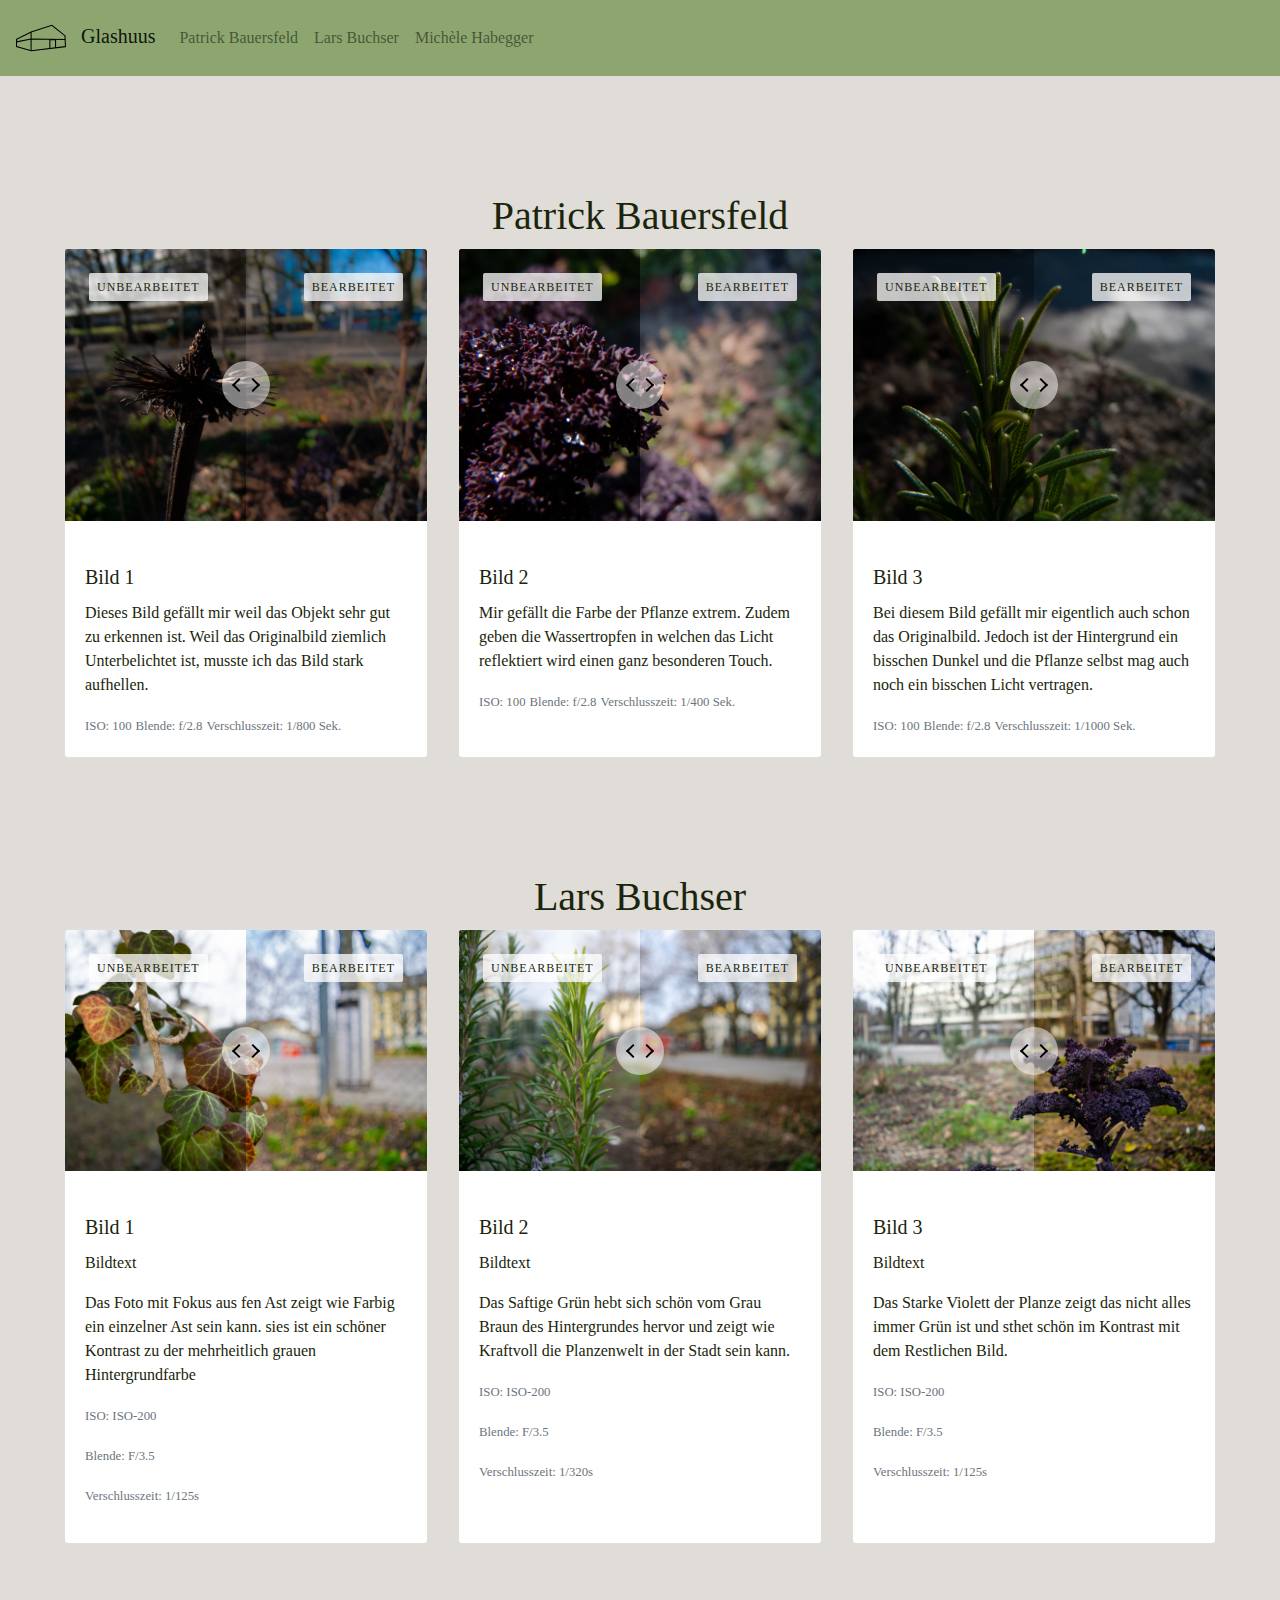
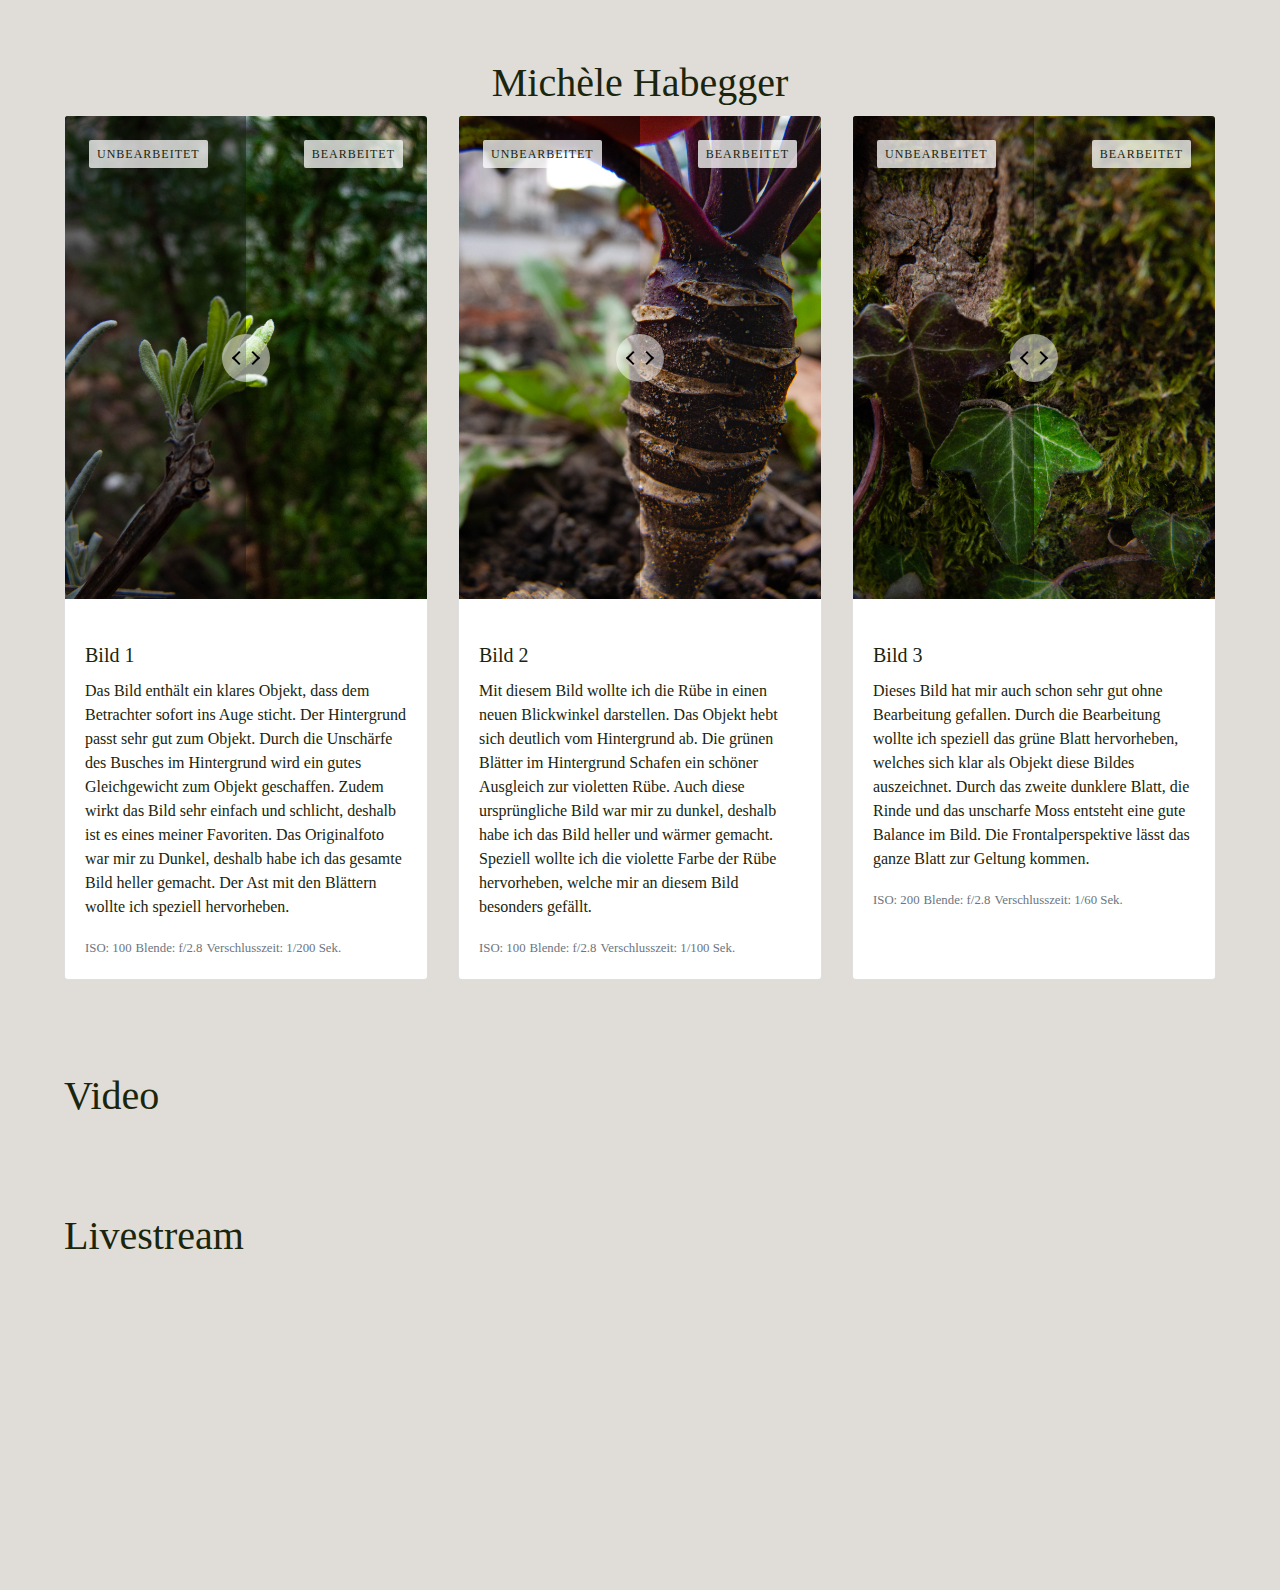
==== index.html @ a0e6eb7a "add images discription" ====
﻿<!DOCTYPE html>
<html>
  <head>
    <meta charset="utf-8">
    <meta name="viewport" content="width=device-width, initial-scale=1.0">
    <title>GLASHUUS</title>
    <link rel="stylesheet" href="https://maxcdn.bootstrapcdn.com/bootstrap/4.0.0/css/bootstrap.min.css" integrity="sha384-Gn5384xqQ1aoWXA+058RXPxPg6fy4IWvTNh0E263XmFcJlSAwiGgFAW/dAiS6JXm" crossorigin="anonymous">
    <link rel="stylesheet" type="text/css" href="css/global.css">
    <link rel="stylesheet" href="beerslider/BeerSlider.css">
    <script src="beerslider/BeerSlider.js"></script>
    <link rel="shortcut icon" type="image/gif" href="media/favicon.gif"/>
  </head>
  <body>
    <div id="navigation">
      <nav class="navbar navbar-expand-lg navbar-light fixed-top navbar-default">
        <a class="navbar-brand" href="index.html">
          <img id="logo" src="media/logo.svg" alt="Glashuus Logo" height="50" width="50">
          <span>Glashuus</span>
        </a>
        <button class="navbar-toggler" type="button" data-toggle="collapse" data-target="#navbarNav" aria-controls="navbarNav" aria-expanded="false" aria-label="Toggle navigation">
          <span class="navbar-toggler-icon"></span>
        </button>
        <div class="collapse navbar-collapse" id="navbarNav">
          <ul class="navbar-nav">
            <li class="nav-item">
              <a class="nav-link" href="html/patrick.html" >Patrick Bauersfeld<span class="sr-only">(current)</span></a>
            </li>
            <li class="nav-item">
              <a class="nav-link" href="html/lars.html" >Lars Buchser</a>
            </li>
            <li class="nav-item">
              <a class="nav-link" href="html/michele.html">Michèle Habegger</a>
            </li>
          </ul>
        </div>
      </nav>
    </div>
    <div id="content">
      <div class="personalfoto patrick" id="patrick">
        <h1>Patrick Bauersfeld</h1>
        <div class="card-deck">
          <div class="card">
            <div class="beer-slider card-img-top beer-ready" data-beer-label="Bearbeitet">
              <img src="media\patrick\Final\Nachher\P1070490.jpg" alt="">
              <div class="beer-reveal" data-beer-label="Unbearbeitet">
                  <img src="media\patrick\Final\Vorher\P1070490.jpg" alt="" >
              </div>
            </div>
            <div class="card-body">
              <h5 class="card-title">Bild 1</h5>
              <p class="card-text">Dieses Bild gefällt mir weil das Objekt sehr gut zu erkennen ist.
                Weil das Originalbild ziemlich Unterbelichtet ist, musste ich das Bild stark aufhellen.</p>
              <p class="card-text">
                <small class="text-muted">ISO: 100</small>
                <small class="text-muted">Blende: f/2.8</small>
                <small class="text-muted">Verschlusszeit: 1/800 Sek.</small>
              </p>
            </div>
          </div>
          <div class="card">
            <div  class="beer-slider card-img-top beer-ready" data-beer-label="Bearbeitet">
              <img src="media\patrick\Final\Nachher\P1070497.jpg" alt="">
              <div class="beer-reveal" data-beer-label="Unbearbeitet">
                  <img src="media\patrick\Final\Vorher\P1070497.jpg" alt="" >
              </div>
            </div>
            <div class="card-body">
              <h5 class="card-title">Bild 2</h5>
              <p class="card-text">Mir gefällt die Farbe der Pflanze extrem.
                Zudem geben die Wassertropfen in welchen das Licht reflektiert wird einen ganz besonderen Touch.</p>
              <p class="card-text">
                <small class="text-muted">ISO: 100</small>
                <small class="text-muted">Blende: f/2.8</small>
                <small class="text-muted">Verschlusszeit: 1/400 Sek.</small>
              </p>
            </div>
          </div>
          <div class="card">
            <div class="beer-slider card-img-top beer-ready" data-beer-label="Bearbeitet">
              <img src="media\patrick\Final\Nachher\P1070498.jpg" alt="">
              <div class="beer-reveal" data-beer-label="Unbearbeitet">
                  <img src="media\patrick\Final\Vorher\P1070498.jpg" alt="" >
              </div>
            </div>
            <div class="card-body">
              <h5 class="card-title">Bild 3</h5>
              <p class="card-text">Bei diesem Bild gefällt mir eigentlich auch schon das Originalbild.
                Jedoch ist der Hintergrund ein bisschen Dunkel und die Pflanze selbst mag auch noch ein bisschen Licht vertragen.</p>
              <p class="card-text">
                <small class="text-muted">ISO: 100</small>
                <small class="text-muted">Blende: f/2.8</small>
                <small class="text-muted">Verschlusszeit: 1/1000 Sek.</small>
              </p>
            </div>
          </div>
        </div>
      </div>
      <div class="personalfoto lars" id="lars">
        <h1>Lars Buchser</h1>
        <div class="card-deck">
          <div class="card">
            <div class="beer-slider card-img-top beer-ready" data-beer-label="Bearbeitet">
              <img src="media\lars\Final\Nachher\baumPflanze.jpg" alt="">
              <div class="beer-reveal" data-beer-label="Unbearbeitet">
                  <img src="media\lars\Final\Vorher\baumPflanzeVorher.jpg" alt="" >
              </div>
            </div>
            <div class="card-body">
              <h5 class="card-title">Bild 1</h5>
              <p class="card-text">Bildtext</p>
              <p class="card-text">Das Foto mit Fokus aus fen Ast zeigt wie Farbig ein einzelner Ast sein kann. sies ist ein schöner Kontrast
                zu der mehrheitlich grauen Hintergrundfarbe</p>
              <p><small class="text-muted">ISO: ISO-200</small></p>
              <p><small class="text-muted">Blende: F/3.5</small></p>
              <p><small class="text-muted">Verschlusszeit: 1/125s</small></p>
            </div>
          </div>
          <div class="card">
            <div  class="beer-slider card-img-top beer-ready" data-beer-label="Bearbeitet">
              <img src="media\lars\Final\Nachher\GruenePflanze.jpg" alt="">
              <div class="beer-reveal" data-beer-label="Unbearbeitet">
                  <img src="media\lars\Final\Vorher\GruenePflanzeVorher.jpg" alt="" >
              </div>
            </div>
            <div class="card-body">
              <h5 class="card-title">Bild 2</h5>
              <p class="card-text">Bildtext</p>
              <p class="card-text">Das Saftige Grün hebt sich schön vom Grau Braun des Hintergrundes hervor und zeigt wie Kraftvoll die
                Planzenwelt in der Stadt sein kann.</p>
                <p><small class="text-muted">ISO: ISO-200</small></p>
                <p><small class="text-muted">Blende: F/3.5</small></p>
                <p><small class="text-muted">Verschlusszeit: 1/320s</small></p>
            </div>
          </div>
          <div class="card">
            <div class="beer-slider card-img-top beer-ready" data-beer-label="Bearbeitet">
              <img src="media\lars\Final\Nachher\ViolettePflanze.jpg" alt="">
              <div class="beer-reveal" data-beer-label="Unbearbeitet">
                  <img src="media\lars\Final\Vorher\ViolettePflanzeVorher.jpg" alt="" >
              </div>
            </div>
            <div class="card-body">
              <h5 class="card-title">Bild 3</h5>
              <p class="card-text">Bildtext</p>
              <p class="card-text">Das Starke Violett der Planze zeigt das nicht alles immer Grün ist und sthet schön im Kontrast mit dem Restlichen Bild.</p>
              <p><small class="text-muted">ISO: ISO-200</small></p>
              <p><small class="text-muted">Blende: F/3.5</small></p>
              <p><small class="text-muted">Verschlusszeit: 1/125s</small></p>
            </div>
          </div>
        </div>
      </div>
      <div class="personalfoto michele">
        <h1>Michèle Habegger</h1>
        <div class="card-deck">
          <div class="card">
            <div class="beer-slider card-img-top beer-ready" data-beer-label="Bearbeitet">
              <img src="media\michele\Final\Nachher\P1070303.jpg" alt="">
              <div class="beer-reveal" data-beer-label="Unbearbeitet">
                  <img src="media\michele\Final\Vorher\P1070303.jpg" alt="" >
              </div>
            </div>
            <div class="card-body">
              <h5 class="card-title">Bild 1</h5>
              <p class="card-text">Das Bild enthält ein klares Objekt, dass dem Betrachter
                sofort ins Auge sticht. Der Hintergrund passt sehr gut zum Objekt. Durch die
                Unschärfe des Busches im Hintergrund wird ein gutes Gleichgewicht zum Objekt
                geschaffen. Zudem wirkt das Bild sehr einfach und schlicht, deshalb ist es eines
                meiner Favoriten. Das Originalfoto war mir zu Dunkel, deshalb habe ich das gesamte
                Bild heller gemacht. Der Ast mit den Blättern wollte ich speziell hervorheben.</p>
                <small class="text-muted">ISO: 100</small>
                <small class="text-muted">Blende: f/2.8</small>
                <small class="text-muted">Verschlusszeit: 1/200 Sek.</small>
            </div>
          </div>
          <div class="card">
            <div  class="beer-slider card-img-top beer-ready" data-beer-label="Bearbeitet">
              <img src="media\michele\Final\Nachher\P1070347.jpg" alt="">
              <div class="beer-reveal" data-beer-label="Unbearbeitet">
                  <img src="media\michele\Final\Vorher\P1070347.jpg" alt="" >
              </div>
            </div>
            <div class="card-body">
              <h5 class="card-title">Bild 2</h5>
              <p class="card-text">Mit diesem Bild wollte ich die Rübe in einen neuen
                Blickwinkel darstellen. Das Objekt hebt sich deutlich vom Hintergrund ab.
                Die grünen Blätter im Hintergrund Schafen ein schöner Ausgleich zur
                violetten Rübe. Auch diese ursprüngliche Bild war mir zu dunkel, deshalb
                 habe ich das Bild heller und wärmer gemacht. Speziell wollte ich die violette
                 Farbe der Rübe hervorheben, welche mir an diesem Bild besonders gefällt.</p>
                <small class="text-muted">ISO: 100</small>
                <small class="text-muted">Blende: f/2.8</small>
                <small class="text-muted">Verschlusszeit: 1/100 Sek.</small>
            </div>
          </div>
          <div class="card">
            <div class="beer-slider card-img-top beer-ready" data-beer-label="Bearbeitet">
              <img src="media\michele\Final\Nachher\P1070366.jpg" alt="">
              <div class="beer-reveal" data-beer-label="Unbearbeitet">
                  <img src="media\michele\Final\Vorher\P1070366.jpg" alt="" >
              </div>
            </div>
            <div class="card-body">
              <h5 class="card-title">Bild 3</h5>
              <p class="card-text">Dieses Bild hat mir auch schon sehr gut ohne Bearbeitung
                gefallen. Durch die Bearbeitung wollte ich speziell das grüne Blatt hervorheben,
                welches sich klar als Objekt diese Bildes auszeichnet. Durch das zweite dunklere
                Blatt, die Rinde und das unscharfe Moss entsteht eine gute Balance im Bild. Die
                Frontalperspektive lässt das ganze Blatt zur Geltung kommen. </p>
                <small class="text-muted">ISO: 200</small>
                <small class="text-muted">Blende: f/2.8</small>
                <small class="text-muted">Verschlusszeit: 1/60 Sek.</small>
            </div>
          </div>
        </div>
      </div>

      <div class="heading">
        <h1>Video</h1>
      </div>
      <div class="heading">
        <h1>Livestream</h1>
      </div>
      <iframe class="video" src="https://www.youtube.com/embed/Gm3bQVANtVo" frameborder="0" allow="accelerometer; autoplay; encrypted-media; gyroscope; picture-in-picture" allowfullscreen></iframe>
    </div>

    <script src="https://code.jquery.com/jquery-1.12.4.min.js"></script>
    <script>
      $.fn.BeerSlider = function ( options ) {
        options = options || {};
        return this.each(function() {
          new BeerSlider(this, options);
        });
      };
      $('.beer-slider').BeerSlider({start: 50});


    </script>
    <script src="https://code.jquery.com/jquery-3.2.1.slim.min.js" integrity="sha384-KJ3o2DKtIkvYIK3UENzmM7KCkRr/rE9/Qpg6aAZGJwFDMVNA/GpGFF93hXpG5KkN" crossorigin="anonymous"></script>
    <script src="https://cdnjs.cloudflare.com/ajax/libs/popper.js/1.12.9/umd/popper.min.js" integrity="sha384-ApNbgh9B+Y1QKtv3Rn7W3mgPxhU9K/ScQsAP7hUibX39j7fakFPskvXusvfa0b4Q" crossorigin="anonymous"></script>
    <script src="https://maxcdn.bootstrapcdn.com/bootstrap/4.0.0/js/bootstrap.min.js" integrity="sha384-JZR6Spejh4U02d8jOt6vLEHfe/JQGiRRSQQxSfFWpi1MquVdAyjUar5+76PVCmYl" crossorigin="anonymous"></script>
  </body>
</html>
---- css/global.css ----
html{
  scroll-behavior: smooth;
}

body{
  width: 100%;
  background-color: rgb(194, 185, 176, 0.5) !important;
   font-family: Montserrat;
}

#content{
  width: 90%;
  margin-right: 5%;
  margin-left: 5%;
  margin-top: 100px;
  color: rgb(26, 37, 12) !important;
}

#logo {
  margin-right: 10px;
}

.navbar-default{
  background-color: rgb(141, 166, 111, 1);
  border: 0;
  font-family: Montserrat;
}

.personalfoto{
    margin-top: 2%;
    margin-bottom: 2%;
 }

 .heading{
   margin-top: 2%;
 }

 .link{
   color:#293333;
 }

 .beer-slider {
  font-family: Montserrat;
  text-transform: uppercase;
  font-size: 0.75rem;
  letter-spacing: 1px;
  margin-bottom: 1.5rem;
}

.patrick, .lars, .michele {
  position: relative;
  display: flex;
  justify-content: space-around;
  align-items: center;
  flex-wrap: wrap;
  flex-direction: row;
  width: 100%;
}

h1 {
  margin-top: 8%;
}

.video {
    width: 560px;
    height: 315px;
    overflow-y: hidden;
}

/* Smartphone Portrait and Landscape */
@media only screen
and (max-device-width : 480px){
    .mobileShow {display: inherit;}
    .desktopShow {display: none;}
    .video{width: 300px; height: 170px;}
}
---- beerslider/BeerSlider.css ----
.beer-slider{display:inline-block;overflow:hidden;position:relative}.beer-slider *,.beer-slider:after,.beer-slider :after,.beer-slider:before,.beer-slider :before{box-sizing:border-box}.beer-slider img,.beer-slider svg{vertical-align:bottom}.beer-slider>*{height:100%}.beer-slider>img{height:auto;max-width:100%}.beer-reveal{left:0;opacity:0;overflow:hidden;position:absolute;right:50%;top:0;transition:opacity .35s;z-index:1}.beer-reveal>:first-child{height:100%;max-width:none;width:200%}.beer-reveal>img:first-child{height:auto}.beer-range{-moz-appearance:none;-ms-touch-action:auto;-webkit-appearance:slider-horizontal!important;bottom:0;cursor:pointer;height:100%;left:-1px;margin:0;opacity:0;position:absolute;top:0;touch-action:auto;width:calc(100% + 2px);z-index:2}.beer-range::-webkit-slider-thumb{-webkit-appearance:none;height:300vh}.beer-range::-moz-range-thumb{-webkit-appearance:none;height:300vh}.beer-range::-ms-tooltip{display:none}.beer-handle{background:hsla(0,0%,100%,.5);border-radius:50%;box-shadow:0 0 6px transparent;color:#000;height:48px;left:50%;opacity:0;pointer-events:none;position:absolute;top:50%;transform:translate3d(-50%,-50%,0);transition:background .3s,box-shadow .3s,opacity .5s .25s;width:48px;z-index:2}.beer-handle:after,.beer-handle:before{border-left:2px solid;border-top:2px solid;content:"";height:10px;position:absolute;top:50%;transform-origin:0 0;width:10px}.beer-handle:before{left:10px;transform:rotate(-45deg)}.beer-handle:after{right:0;transform:rotate(135deg)}.beer-range:focus~.beer-handle{background:hsla(0,0%,100%,.85);box-shadow:0 0 3px rgba(0,0,0,.4)}.beer-reveal[data-beer-label]:after,.beer-slider[data-beer-label]:after{background:hsla(0,0%,100%,.75);border-radius:.125rem;content:attr(data-beer-label);line-height:1;padding:.5rem;position:absolute;top:1.5rem}.beer-slider[data-beer-label]:after{right:1.5rem}.beer-reveal[data-beer-label]:after{left:1.5rem}.beer-reveal[data-beer-label=""]:after,.beer-slider[data-beer-label=""]:after{content:none}.beer-ready .beer-handle,.beer-ready .beer-reveal{opacity:1}
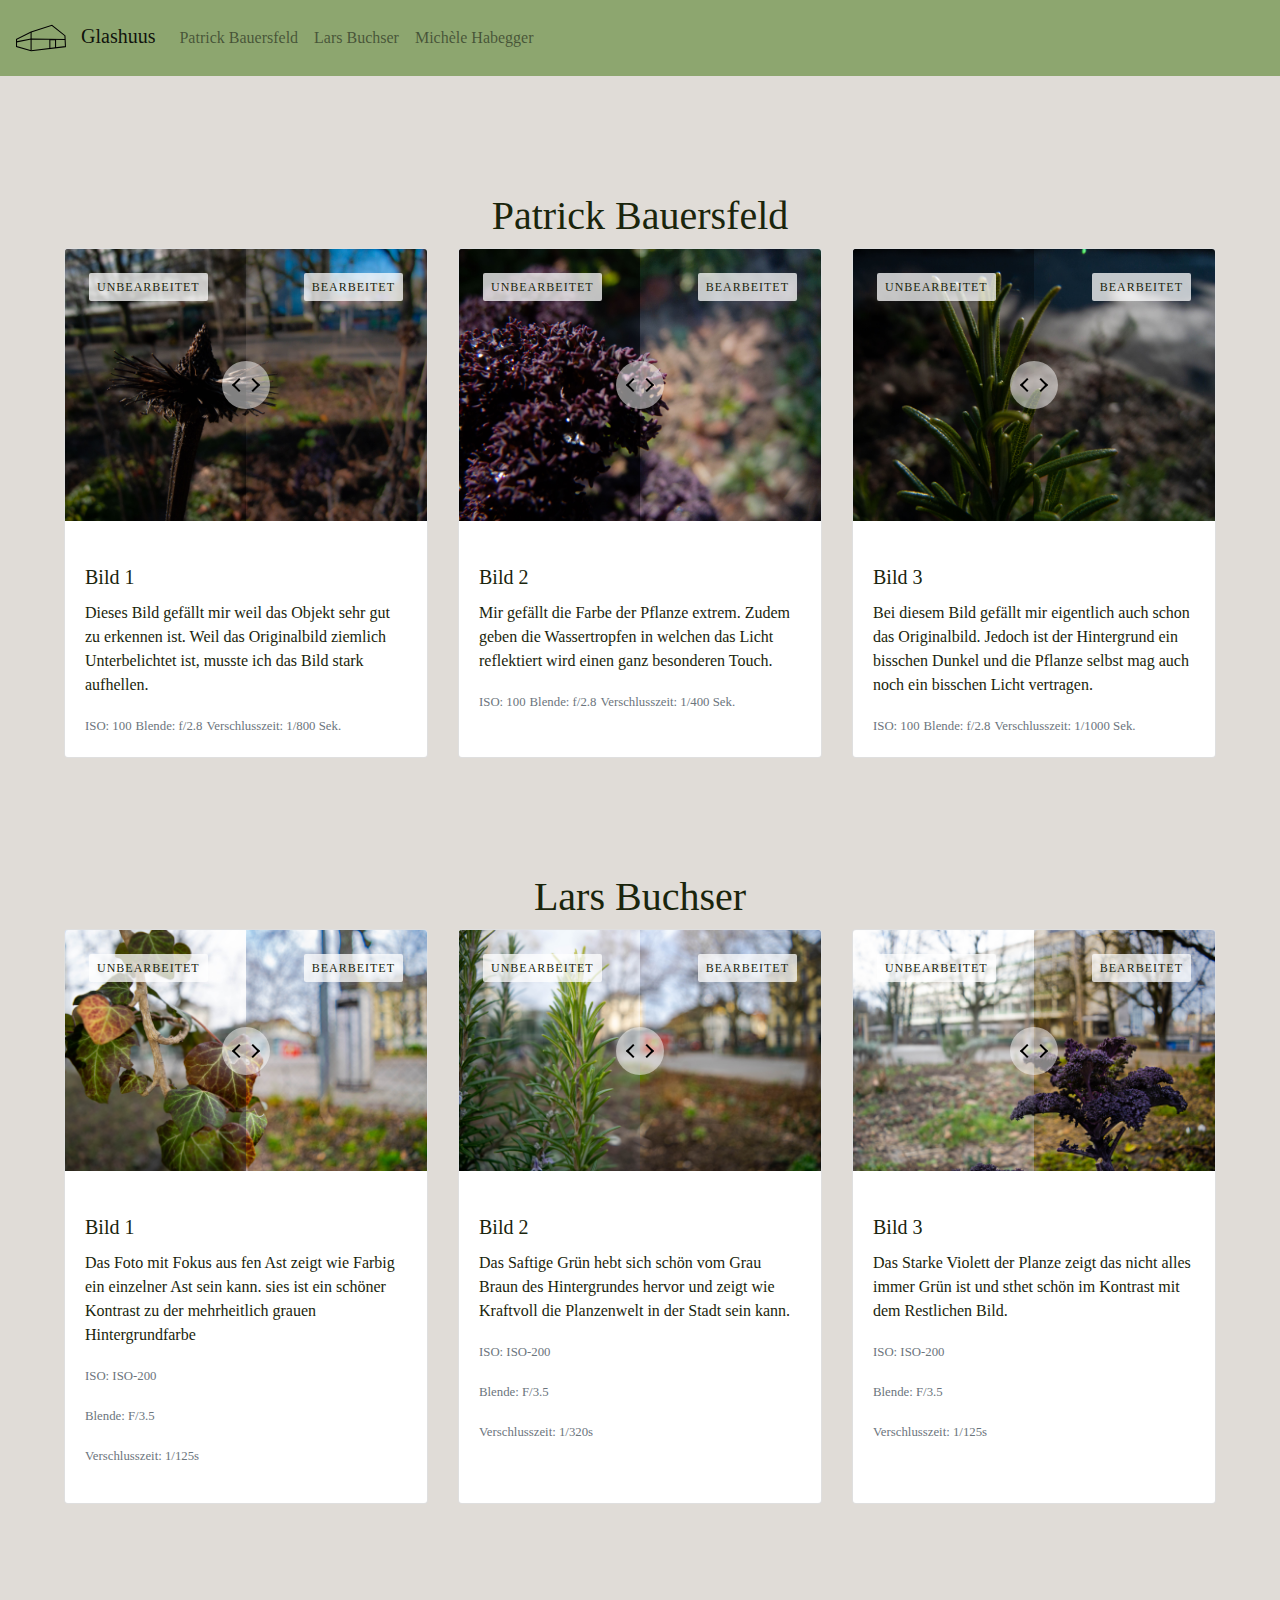
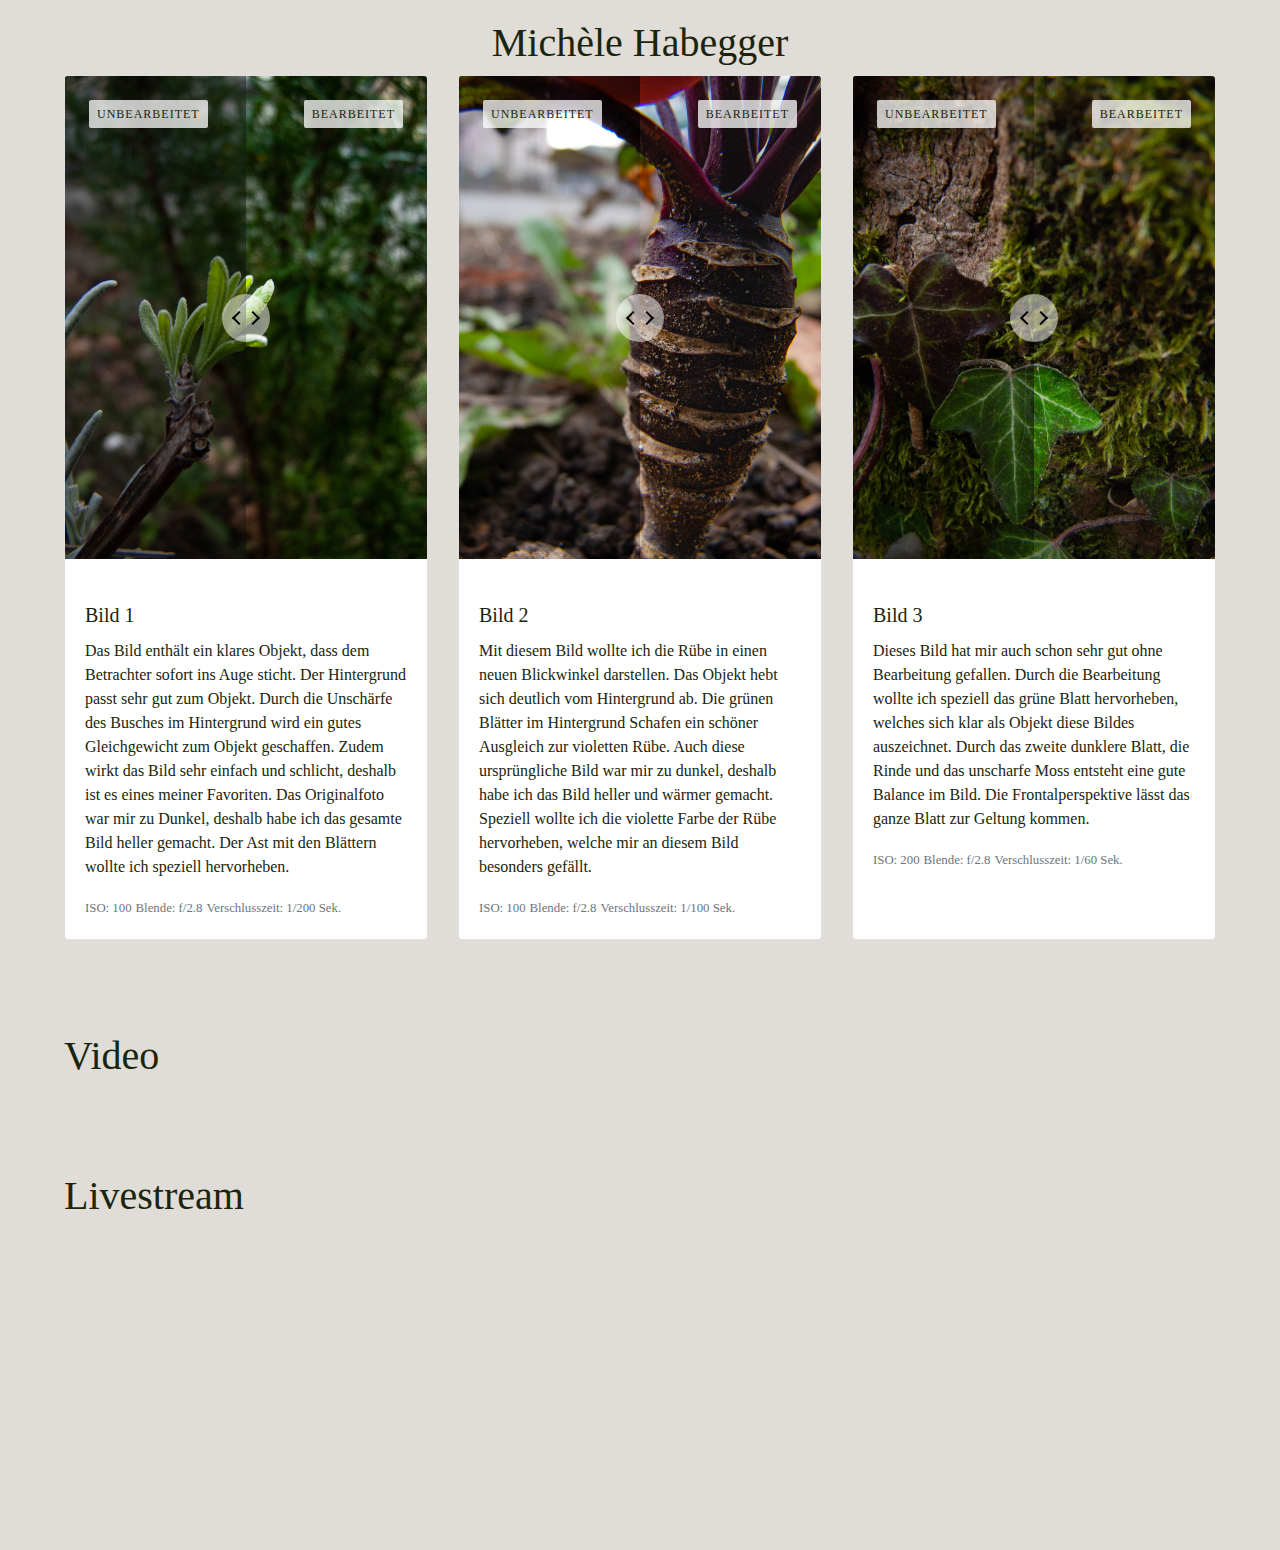
==== commit e4594013: "delete forgetten text" ====
--- a/index.html
+++ b/index.html
@@ -107,7 +107,6 @@
             </div>
             <div class="card-body">
               <h5 class="card-title">Bild 1</h5>
-              <p class="card-text">Bildtext</p>
               <p class="card-text">Das Foto mit Fokus aus fen Ast zeigt wie Farbig ein einzelner Ast sein kann. sies ist ein schöner Kontrast
                 zu der mehrheitlich grauen Hintergrundfarbe</p>
               <p><small class="text-muted">ISO: ISO-200</small></p>
@@ -124,7 +123,6 @@
             </div>
             <div class="card-body">
               <h5 class="card-title">Bild 2</h5>
-              <p class="card-text">Bildtext</p>
               <p class="card-text">Das Saftige Grün hebt sich schön vom Grau Braun des Hintergrundes hervor und zeigt wie Kraftvoll die
                 Planzenwelt in der Stadt sein kann.</p>
                 <p><small class="text-muted">ISO: ISO-200</small></p>
@@ -141,7 +139,6 @@
             </div>
             <div class="card-body">
               <h5 class="card-title">Bild 3</h5>
-              <p class="card-text">Bildtext</p>
               <p class="card-text">Das Starke Violett der Planze zeigt das nicht alles immer Grün ist und sthet schön im Kontrast mit dem Restlichen Bild.</p>
               <p><small class="text-muted">ISO: ISO-200</small></p>
               <p><small class="text-muted">Blende: F/3.5</small></p>
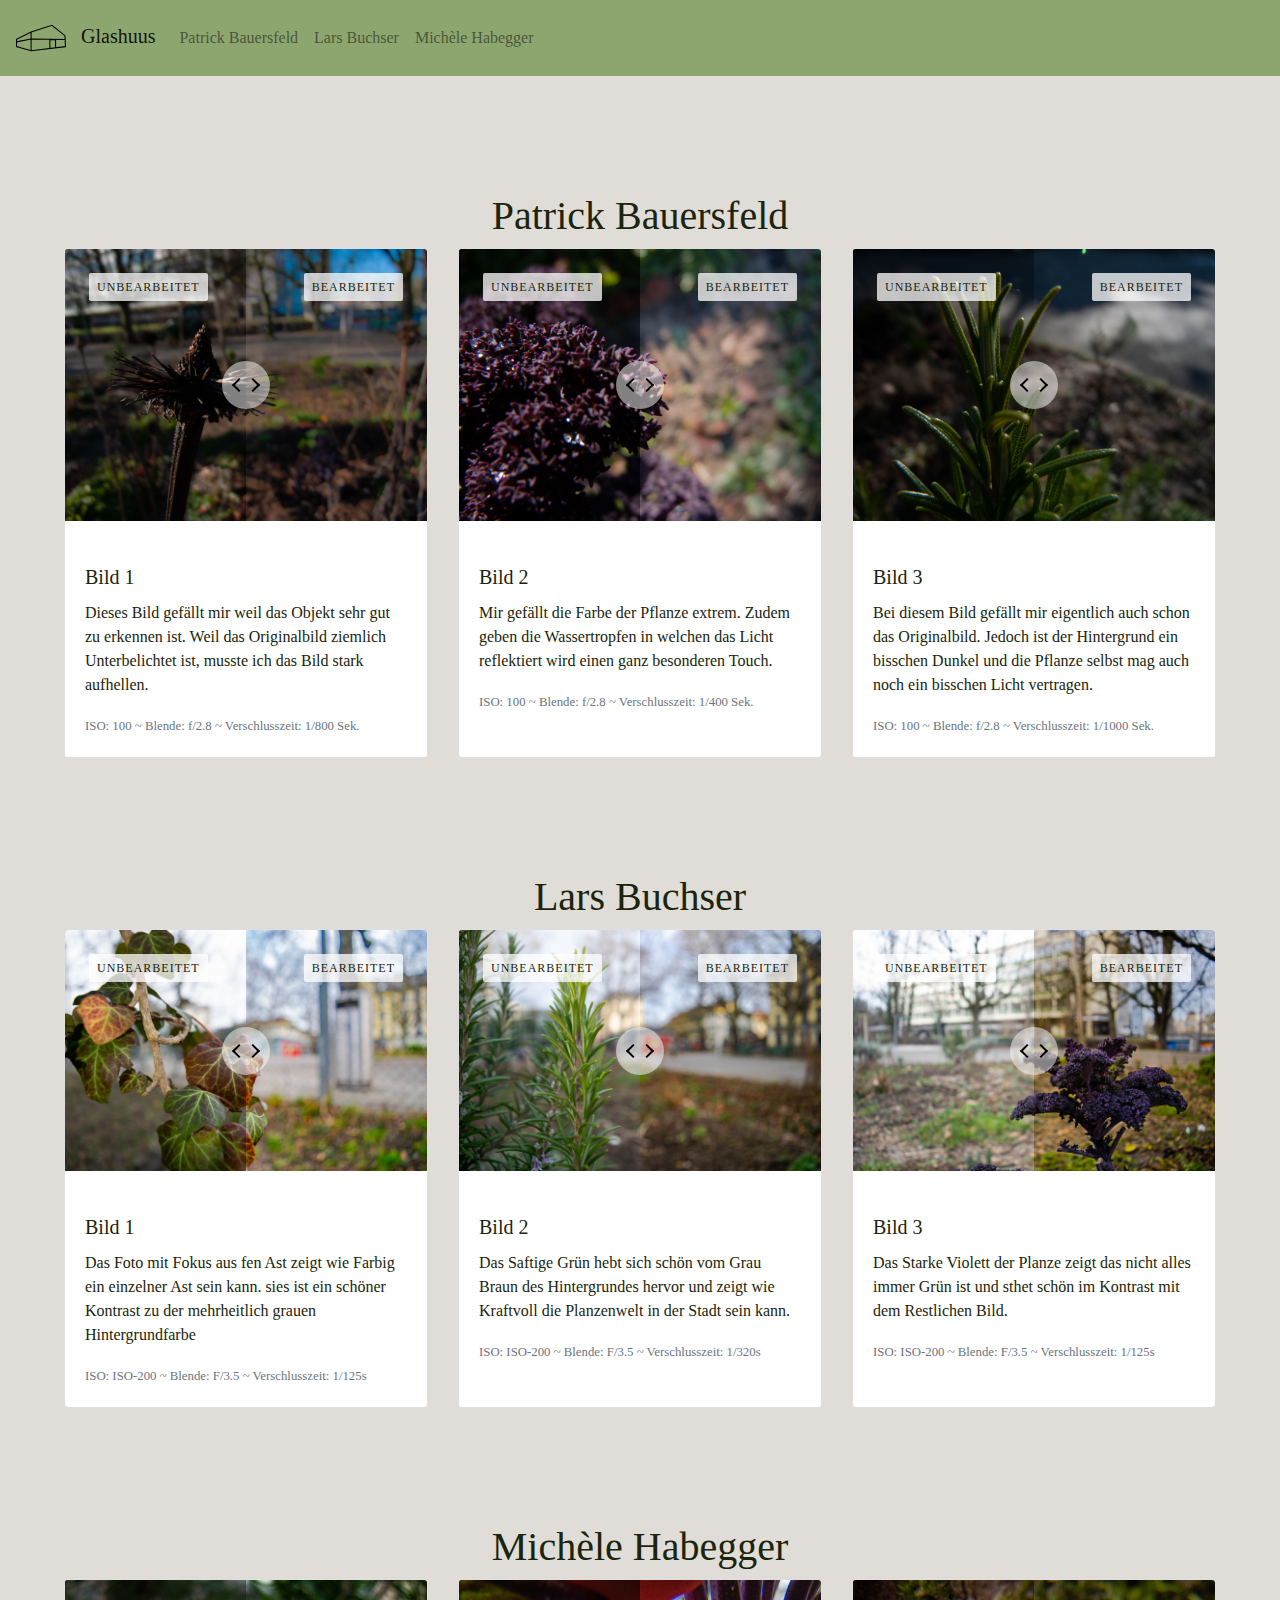
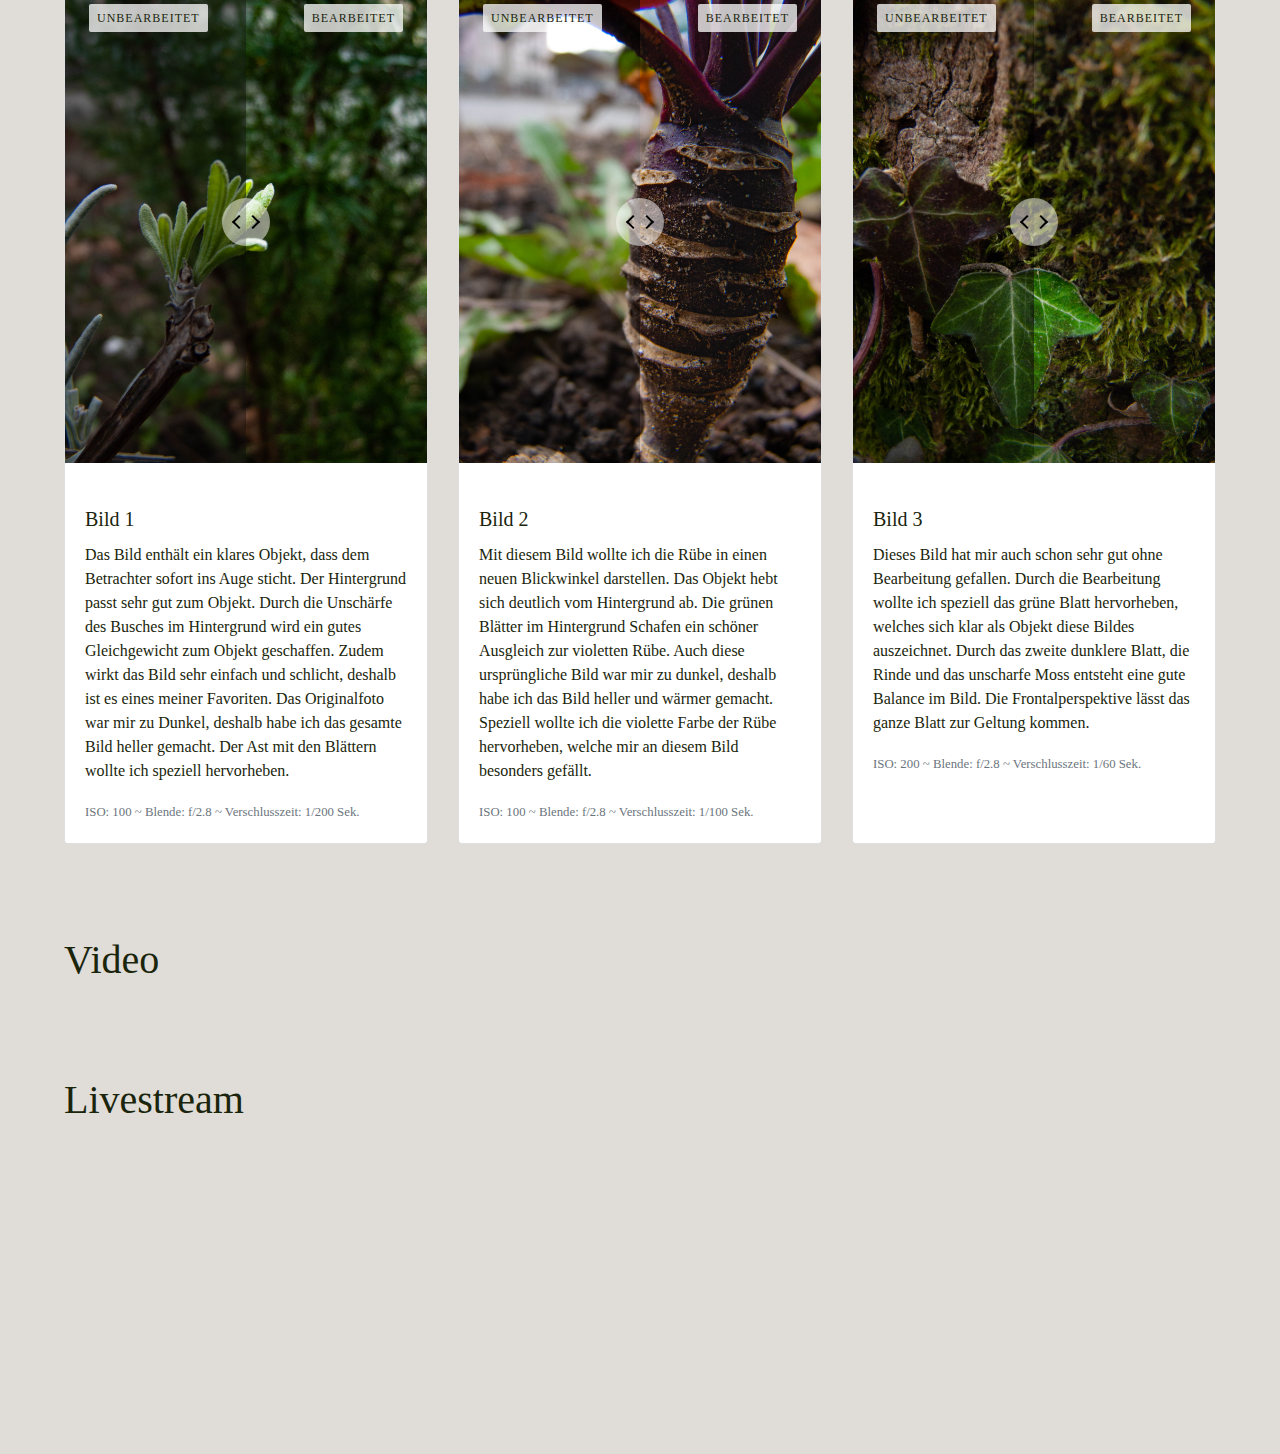
==== commit c078fdec: "update layout" ====
--- a/index.html
+++ b/index.html
@@ -51,8 +51,8 @@
               <p class="card-text">Dieses Bild gefällt mir weil das Objekt sehr gut zu erkennen ist.
                 Weil das Originalbild ziemlich Unterbelichtet ist, musste ich das Bild stark aufhellen.</p>
               <p class="card-text">
-                <small class="text-muted">ISO: 100</small>
-                <small class="text-muted">Blende: f/2.8</small>
+                <small class="text-muted">ISO: 100 ~ </small>
+                <small class="text-muted">Blende: f/2.8 ~ </small>
                 <small class="text-muted">Verschlusszeit: 1/800 Sek.</small>
               </p>
             </div>
@@ -69,8 +69,8 @@
               <p class="card-text">Mir gefällt die Farbe der Pflanze extrem.
                 Zudem geben die Wassertropfen in welchen das Licht reflektiert wird einen ganz besonderen Touch.</p>
               <p class="card-text">
-                <small class="text-muted">ISO: 100</small>
-                <small class="text-muted">Blende: f/2.8</small>
+                <small class="text-muted">ISO: 100 ~ </small>
+                <small class="text-muted">Blende: f/2.8 ~ </small>
                 <small class="text-muted">Verschlusszeit: 1/400 Sek.</small>
               </p>
             </div>
@@ -87,8 +87,8 @@
               <p class="card-text">Bei diesem Bild gefällt mir eigentlich auch schon das Originalbild.
                 Jedoch ist der Hintergrund ein bisschen Dunkel und die Pflanze selbst mag auch noch ein bisschen Licht vertragen.</p>
               <p class="card-text">
-                <small class="text-muted">ISO: 100</small>
-                <small class="text-muted">Blende: f/2.8</small>
+                <small class="text-muted">ISO: 100 ~ </small>
+                <small class="text-muted">Blende: f/2.8 ~ </small>
                 <small class="text-muted">Verschlusszeit: 1/1000 Sek.</small>
               </p>
             </div>
@@ -109,9 +109,9 @@
               <h5 class="card-title">Bild 1</h5>
               <p class="card-text">Das Foto mit Fokus aus fen Ast zeigt wie Farbig ein einzelner Ast sein kann. sies ist ein schöner Kontrast
                 zu der mehrheitlich grauen Hintergrundfarbe</p>
-              <p><small class="text-muted">ISO: ISO-200</small></p>
-              <p><small class="text-muted">Blende: F/3.5</small></p>
-              <p><small class="text-muted">Verschlusszeit: 1/125s</small></p>
+              <small class="text-muted">ISO: ISO-200 ~ </small>
+              <small class="text-muted">Blende: F/3.5 ~ </small>
+              <small class="text-muted">Verschlusszeit: 1/125s</small>
             </div>
           </div>
           <div class="card">
@@ -125,9 +125,9 @@
               <h5 class="card-title">Bild 2</h5>
               <p class="card-text">Das Saftige Grün hebt sich schön vom Grau Braun des Hintergrundes hervor und zeigt wie Kraftvoll die
                 Planzenwelt in der Stadt sein kann.</p>
-                <p><small class="text-muted">ISO: ISO-200</small></p>
-                <p><small class="text-muted">Blende: F/3.5</small></p>
-                <p><small class="text-muted">Verschlusszeit: 1/320s</small></p>
+                <small class="text-muted">ISO: ISO-200 ~ </small>
+                <small class="text-muted">Blende: F/3.5 ~ </small>
+                <small class="text-muted">Verschlusszeit: 1/320s</small>
             </div>
           </div>
           <div class="card">
@@ -140,9 +140,9 @@
             <div class="card-body">
               <h5 class="card-title">Bild 3</h5>
               <p class="card-text">Das Starke Violett der Planze zeigt das nicht alles immer Grün ist und sthet schön im Kontrast mit dem Restlichen Bild.</p>
-              <p><small class="text-muted">ISO: ISO-200</small></p>
-              <p><small class="text-muted">Blende: F/3.5</small></p>
-              <p><small class="text-muted">Verschlusszeit: 1/125s</small></p>
+              <small class="text-muted">ISO: ISO-200 ~ </small>
+              <small class="text-muted">Blende: F/3.5 ~ </small>
+              <small class="text-muted">Verschlusszeit: 1/125s</small>
             </div>
           </div>
         </div>
@@ -165,8 +165,8 @@
                 geschaffen. Zudem wirkt das Bild sehr einfach und schlicht, deshalb ist es eines
                 meiner Favoriten. Das Originalfoto war mir zu Dunkel, deshalb habe ich das gesamte
                 Bild heller gemacht. Der Ast mit den Blättern wollte ich speziell hervorheben.</p>
-                <small class="text-muted">ISO: 100</small>
-                <small class="text-muted">Blende: f/2.8</small>
+                <small class="text-muted">ISO: 100 ~ </small>
+                <small class="text-muted">Blende: f/2.8 ~ </small>
                 <small class="text-muted">Verschlusszeit: 1/200 Sek.</small>
             </div>
           </div>
@@ -185,8 +185,8 @@
                 violetten Rübe. Auch diese ursprüngliche Bild war mir zu dunkel, deshalb
                  habe ich das Bild heller und wärmer gemacht. Speziell wollte ich die violette
                  Farbe der Rübe hervorheben, welche mir an diesem Bild besonders gefällt.</p>
-                <small class="text-muted">ISO: 100</small>
-                <small class="text-muted">Blende: f/2.8</small>
+                <small class="text-muted">ISO: 100 ~ </small>
+                <small class="text-muted">Blende: f/2.8 ~ </small>
                 <small class="text-muted">Verschlusszeit: 1/100 Sek.</small>
             </div>
           </div>
@@ -204,8 +204,8 @@
                 welches sich klar als Objekt diese Bildes auszeichnet. Durch das zweite dunklere
                 Blatt, die Rinde und das unscharfe Moss entsteht eine gute Balance im Bild. Die
                 Frontalperspektive lässt das ganze Blatt zur Geltung kommen. </p>
-                <small class="text-muted">ISO: 200</small>
-                <small class="text-muted">Blende: f/2.8</small>
+                <small class="text-muted">ISO: 200 ~ </small>
+                <small class="text-muted">Blende: f/2.8 ~ </small>
                 <small class="text-muted">Verschlusszeit: 1/60 Sek.</small>
             </div>
           </div>
--- a/css/global.css
+++ b/css/global.css
@@ -1,11 +1,12 @@
 html{
   scroll-behavior: smooth;
+  font-family: Montserrat;
 }
 
 body{
   width: 100%;
   background-color: rgb(194, 185, 176, 0.5) !important;
-   font-family: Montserrat;
+  font-family: Montserrat;
 }
 
 #content{
@@ -29,6 +30,7 @@
 .personalfoto{
     margin-top: 2%;
     margin-bottom: 2%;
+    font-family: Montserrat;
  }
 
  .heading{
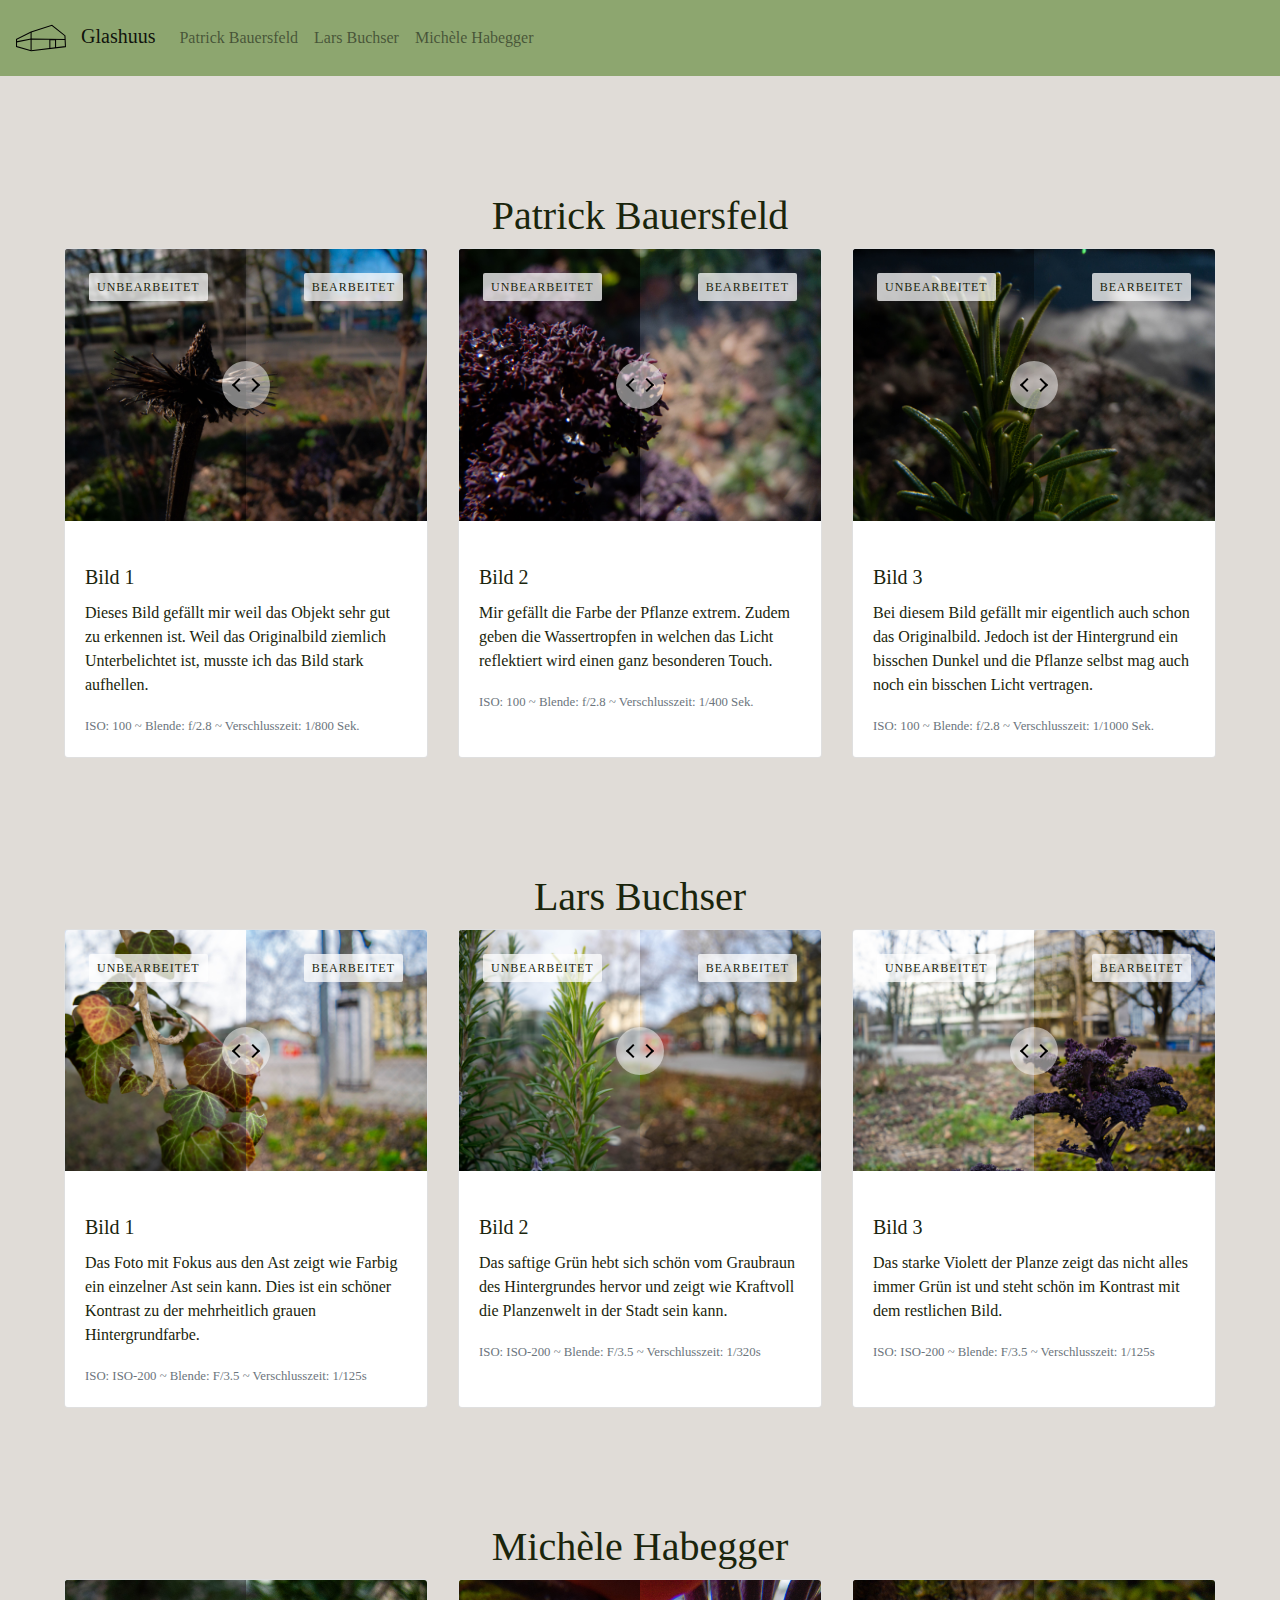
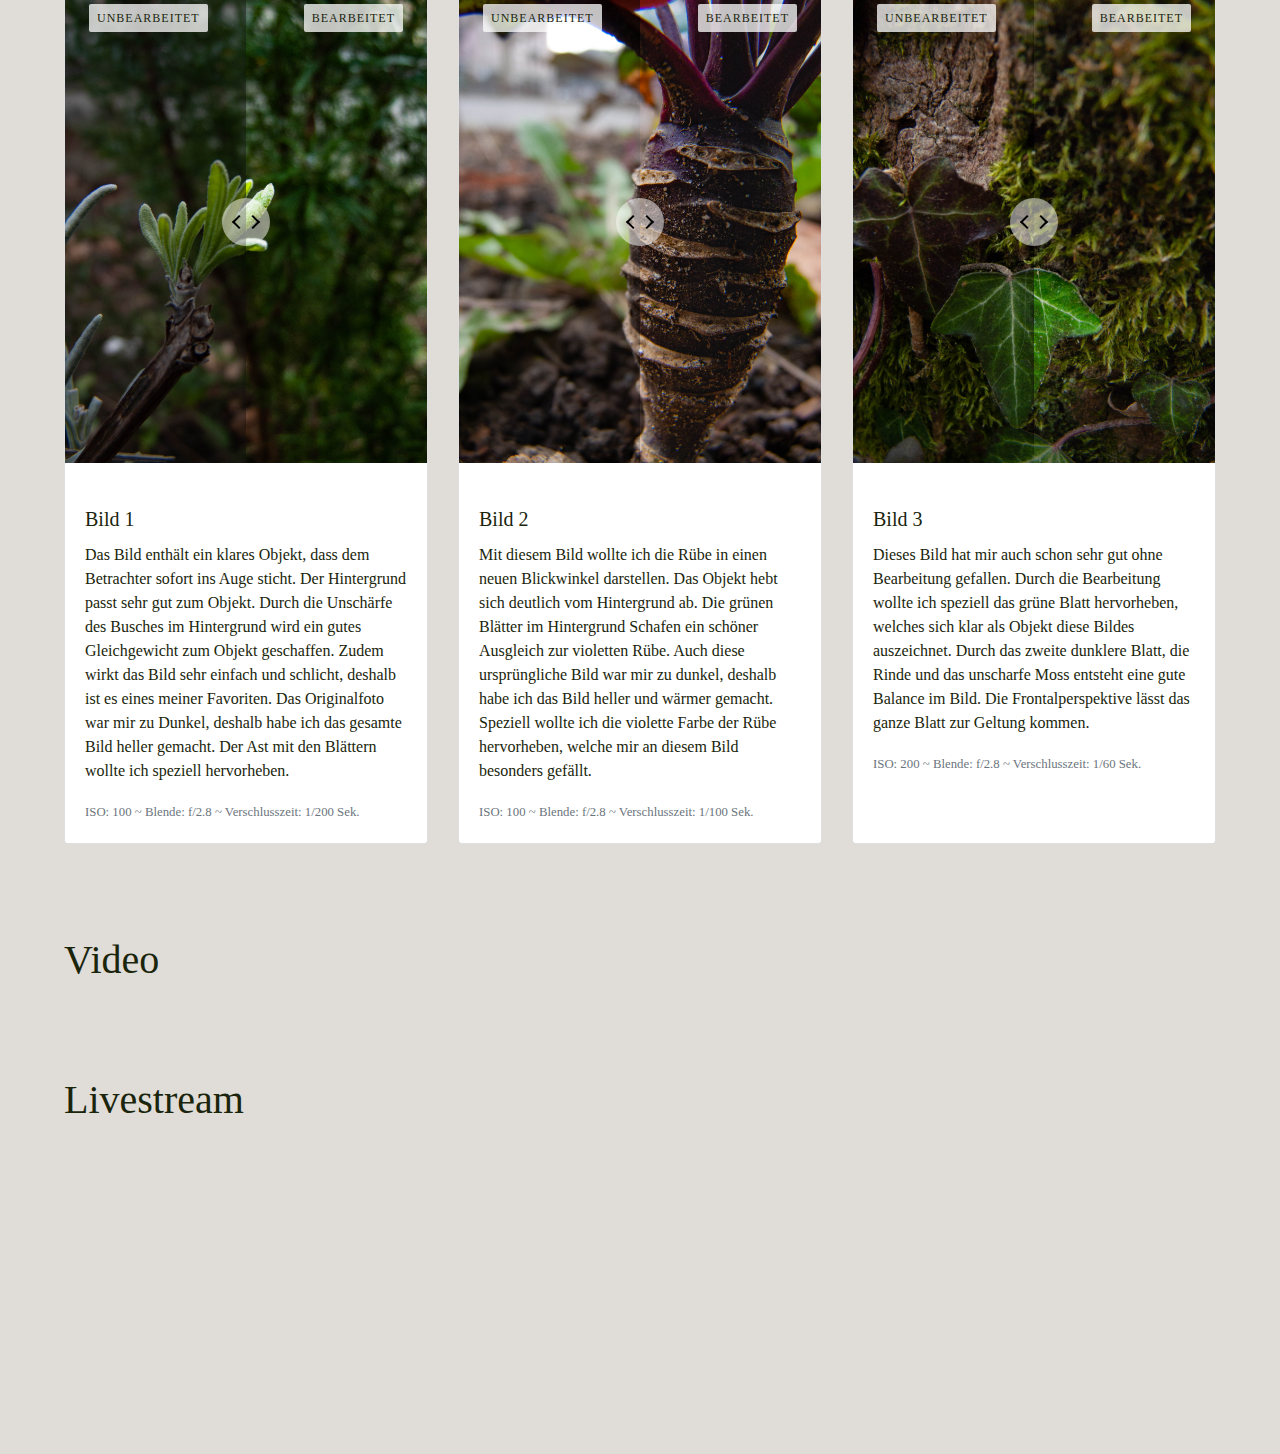
==== commit bb715a35: "fix grammer issues" ====
--- a/index.html
+++ b/index.html
@@ -107,8 +107,8 @@
             </div>
             <div class="card-body">
               <h5 class="card-title">Bild 1</h5>
-              <p class="card-text">Das Foto mit Fokus aus fen Ast zeigt wie Farbig ein einzelner Ast sein kann. sies ist ein schöner Kontrast
-                zu der mehrheitlich grauen Hintergrundfarbe</p>
+              <p class="card-text">Das Foto mit Fokus aus den Ast zeigt wie Farbig ein einzelner Ast sein kann. Dies ist ein schöner Kontrast
+                zu der mehrheitlich grauen Hintergrundfarbe.</p>
               <small class="text-muted">ISO: ISO-200 ~ </small>
               <small class="text-muted">Blende: F/3.5 ~ </small>
               <small class="text-muted">Verschlusszeit: 1/125s</small>
@@ -123,7 +123,7 @@
             </div>
             <div class="card-body">
               <h5 class="card-title">Bild 2</h5>
-              <p class="card-text">Das Saftige Grün hebt sich schön vom Grau Braun des Hintergrundes hervor und zeigt wie Kraftvoll die
+              <p class="card-text">Das saftige Grün hebt sich schön vom Graubraun des Hintergrundes hervor und zeigt wie Kraftvoll die
                 Planzenwelt in der Stadt sein kann.</p>
                 <small class="text-muted">ISO: ISO-200 ~ </small>
                 <small class="text-muted">Blende: F/3.5 ~ </small>
@@ -139,7 +139,7 @@
             </div>
             <div class="card-body">
               <h5 class="card-title">Bild 3</h5>
-              <p class="card-text">Das Starke Violett der Planze zeigt das nicht alles immer Grün ist und sthet schön im Kontrast mit dem Restlichen Bild.</p>
+              <p class="card-text">Das starke Violett der Planze zeigt das nicht alles immer Grün ist und steht schön im Kontrast mit dem restlichen Bild.</p>
               <small class="text-muted">ISO: ISO-200 ~ </small>
               <small class="text-muted">Blende: F/3.5 ~ </small>
               <small class="text-muted">Verschlusszeit: 1/125s</small>
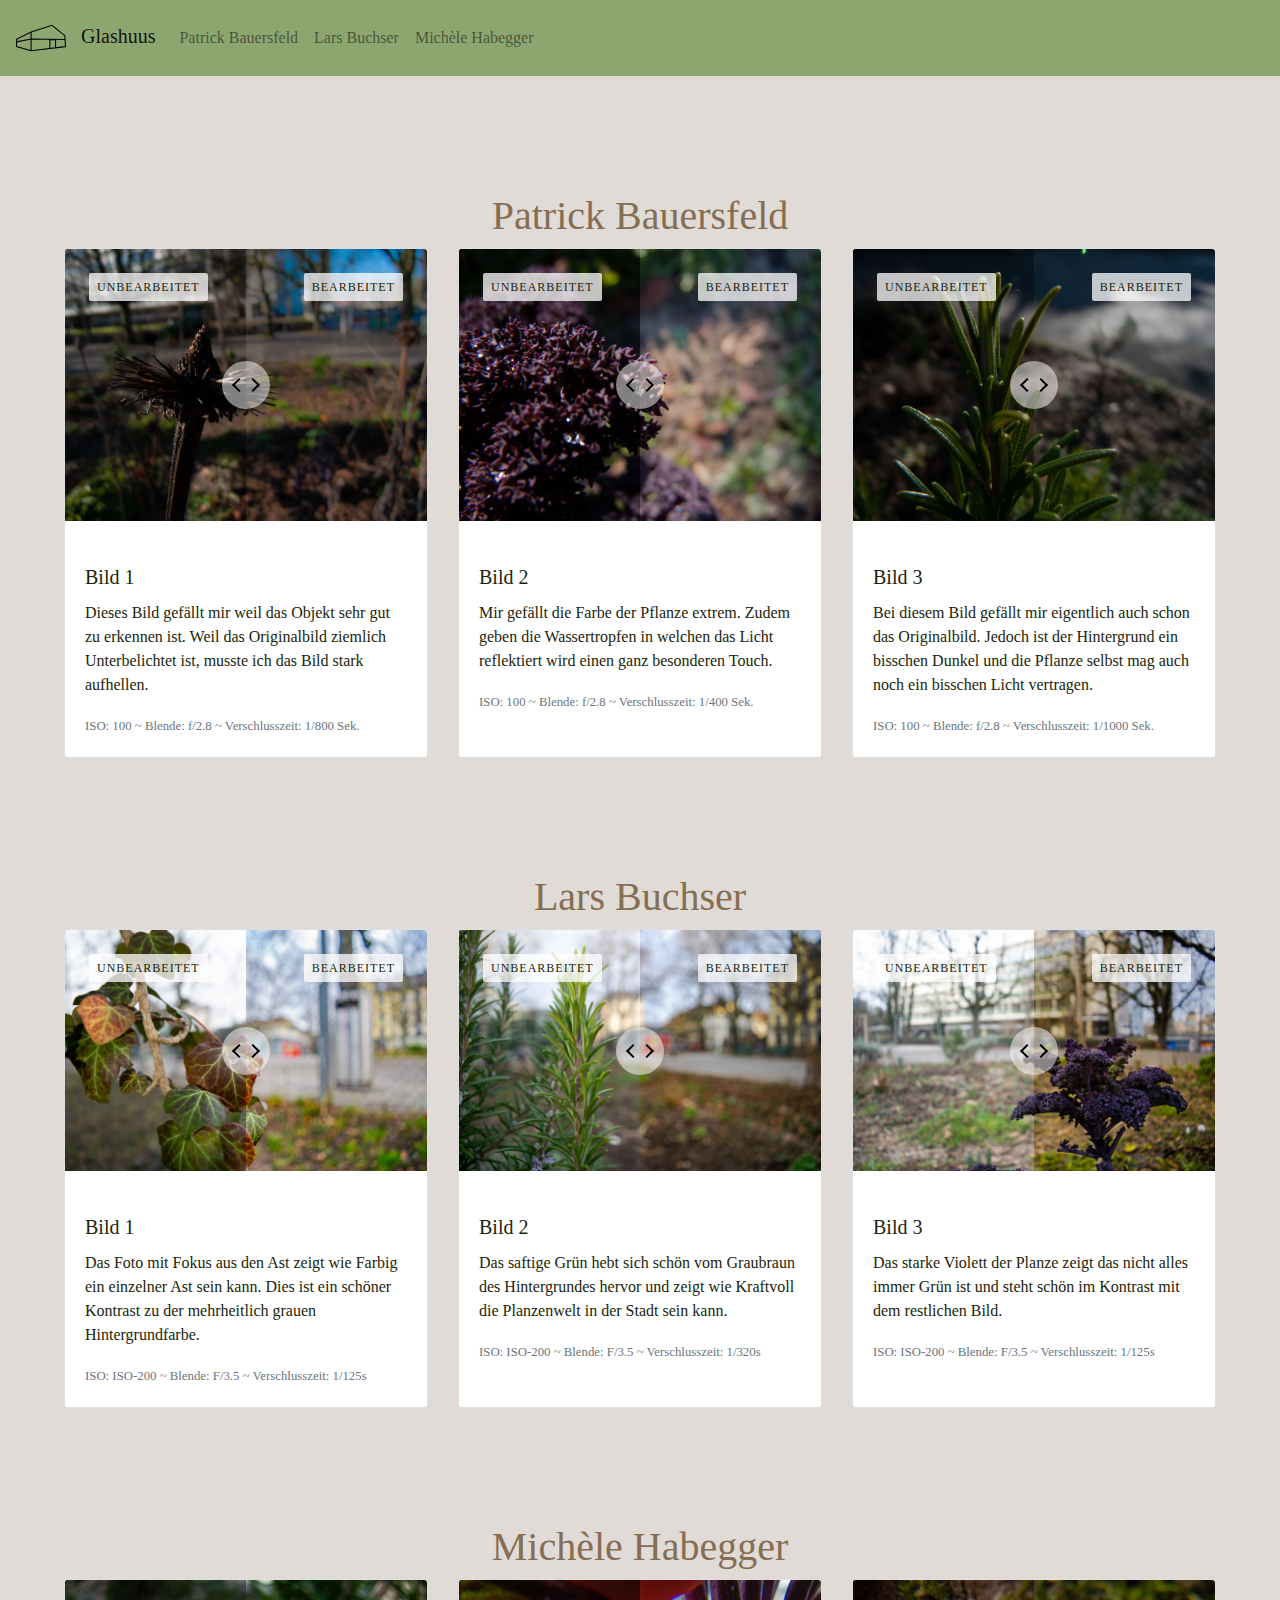
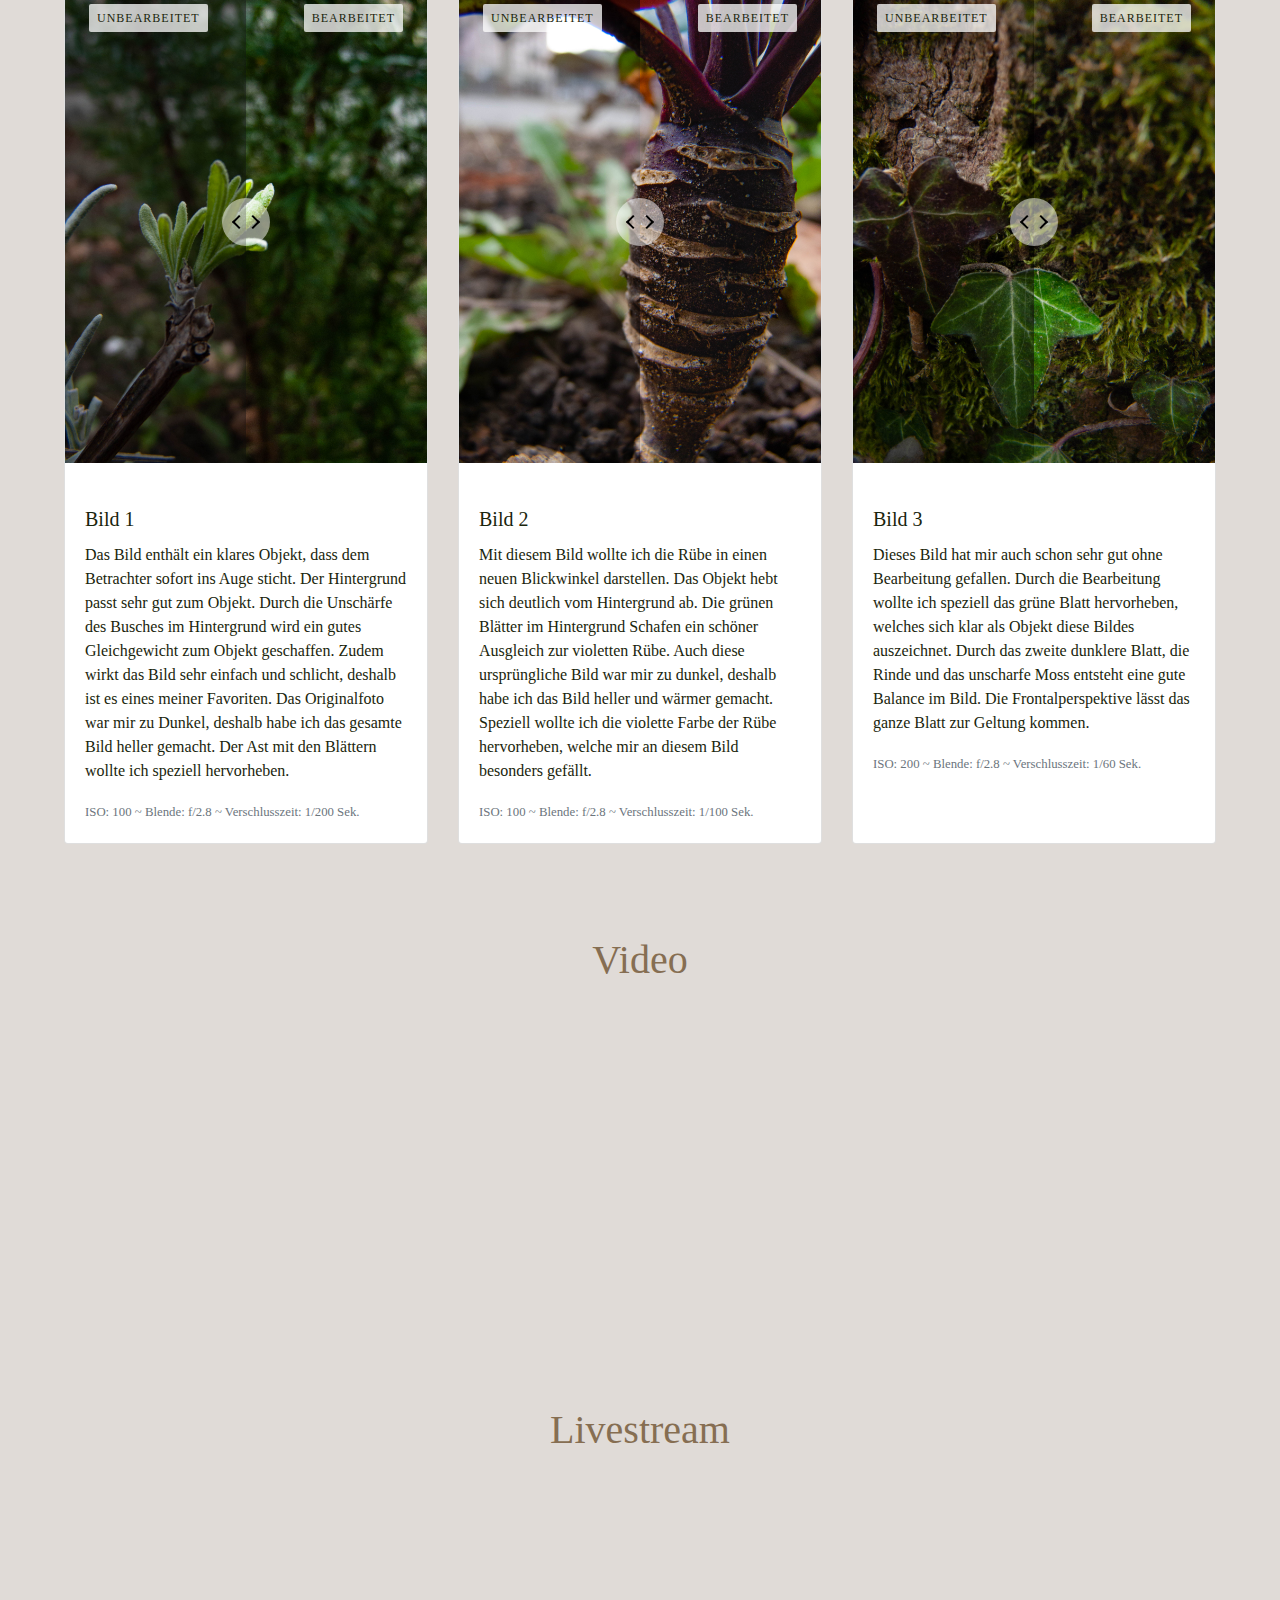
==== commit 5efa2923: "Improve design and add demo-video." ====
--- a/index.html
+++ b/index.html
@@ -211,16 +211,31 @@
           </div>
         </div>
       </div>
-
       <div class="heading">
         <h1>Video</h1>
       </div>
+      <div class="video-wrapper">
+        <video class="video">
+          <source src="media/video/demo.mp4" type="video/mp4">
+          Browser does not support video.
+        </video>
+      </div>
       <div class="heading">
         <h1>Livestream</h1>
       </div>
-      <iframe class="video" src="https://www.youtube.com/embed/Gm3bQVANtVo" frameborder="0" allow="accelerometer; autoplay; encrypted-media; gyroscope; picture-in-picture" allowfullscreen></iframe>
+      <div class="video-wrapper">
+        <iframe
+                class="video"
+                src="https://www.youtube.com/embed/Gm3bQVANtVo"
+                frameborder="0"
+                allow="accelerometer; autoplay;
+              encrypted-media;
+              gyroscope;
+              picture-in-picture"
+                allowfullscreen>
+        </iframe>
+      </div>
     </div>
-
     <script src="https://code.jquery.com/jquery-1.12.4.min.js"></script>
     <script>
       $.fn.BeerSlider = function ( options ) {
@@ -230,8 +245,6 @@
         });
       };
       $('.beer-slider').BeerSlider({start: 50});
-
-
     </script>
     <script src="https://code.jquery.com/jquery-3.2.1.slim.min.js" integrity="sha384-KJ3o2DKtIkvYIK3UENzmM7KCkRr/rE9/Qpg6aAZGJwFDMVNA/GpGFF93hXpG5KkN" crossorigin="anonymous"></script>
     <script src="https://cdnjs.cloudflare.com/ajax/libs/popper.js/1.12.9/umd/popper.min.js" integrity="sha384-ApNbgh9B+Y1QKtv3Rn7W3mgPxhU9K/ScQsAP7hUibX39j7fakFPskvXusvfa0b4Q" crossorigin="anonymous"></script>
--- a/css/global.css
+++ b/css/global.css
@@ -5,7 +5,7 @@
 
 body{
   width: 100%;
-  background-color: rgb(194, 185, 176, 0.5) !important;
+  background-color: rgb(224, 219, 215) !important;
   font-family: Montserrat;
 }
 
@@ -21,9 +21,15 @@
   margin-right: 10px;
 }
 
+#navigation{
+  color: rgb(134, 110, 82) !important;
+  font-family: Montserrat;
+}
+
 .navbar-default{
-  background-color: rgb(141, 166, 111, 1);
+  background-color: rgb(141, 166, 112, 1);
   border: 0;
+  color: rgb(134, 110, 82) !important;
   font-family: Montserrat;
 }
 
@@ -35,10 +41,19 @@
 
  .heading{
    margin-top: 2%;
+   font-family: Montserrat;
+   text-align: center;
  }
 
  .link{
-   color:#293333;
+   text-align: center;
+   list-style-type: none;
+ }
+
+ a, a:link, a:visited, a:hover, a:active {
+   color: #000000;
+   font-family: Montserrat;
+     text-decoration: none;
  }
 
  .beer-slider {
@@ -61,6 +76,14 @@
 
 h1 {
   margin-top: 8%;
+  color: rgb(134, 110, 82) !important;
+  font-family: Montserrat;
+  text-align: center;
+}
+
+.video-wrapper {
+    width: 100%;
+    text-align: center;
 }
 
 .video {
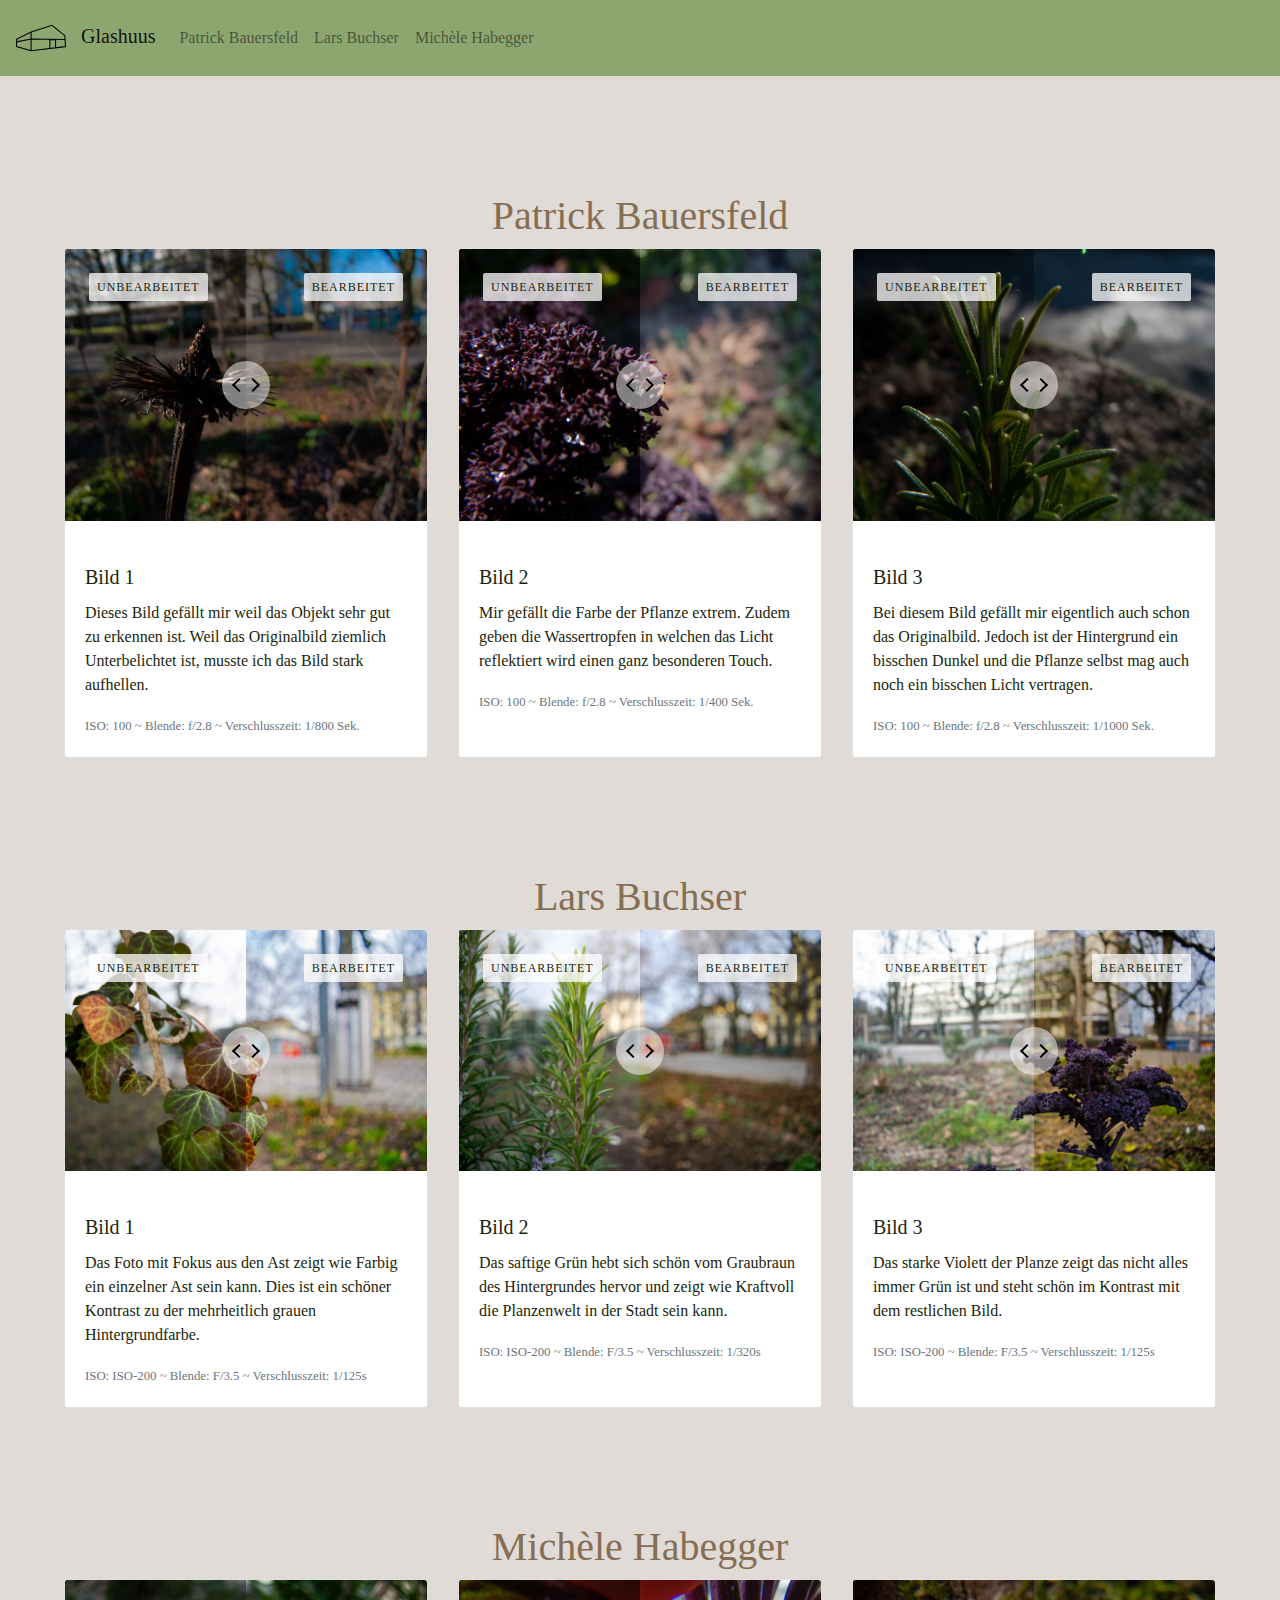
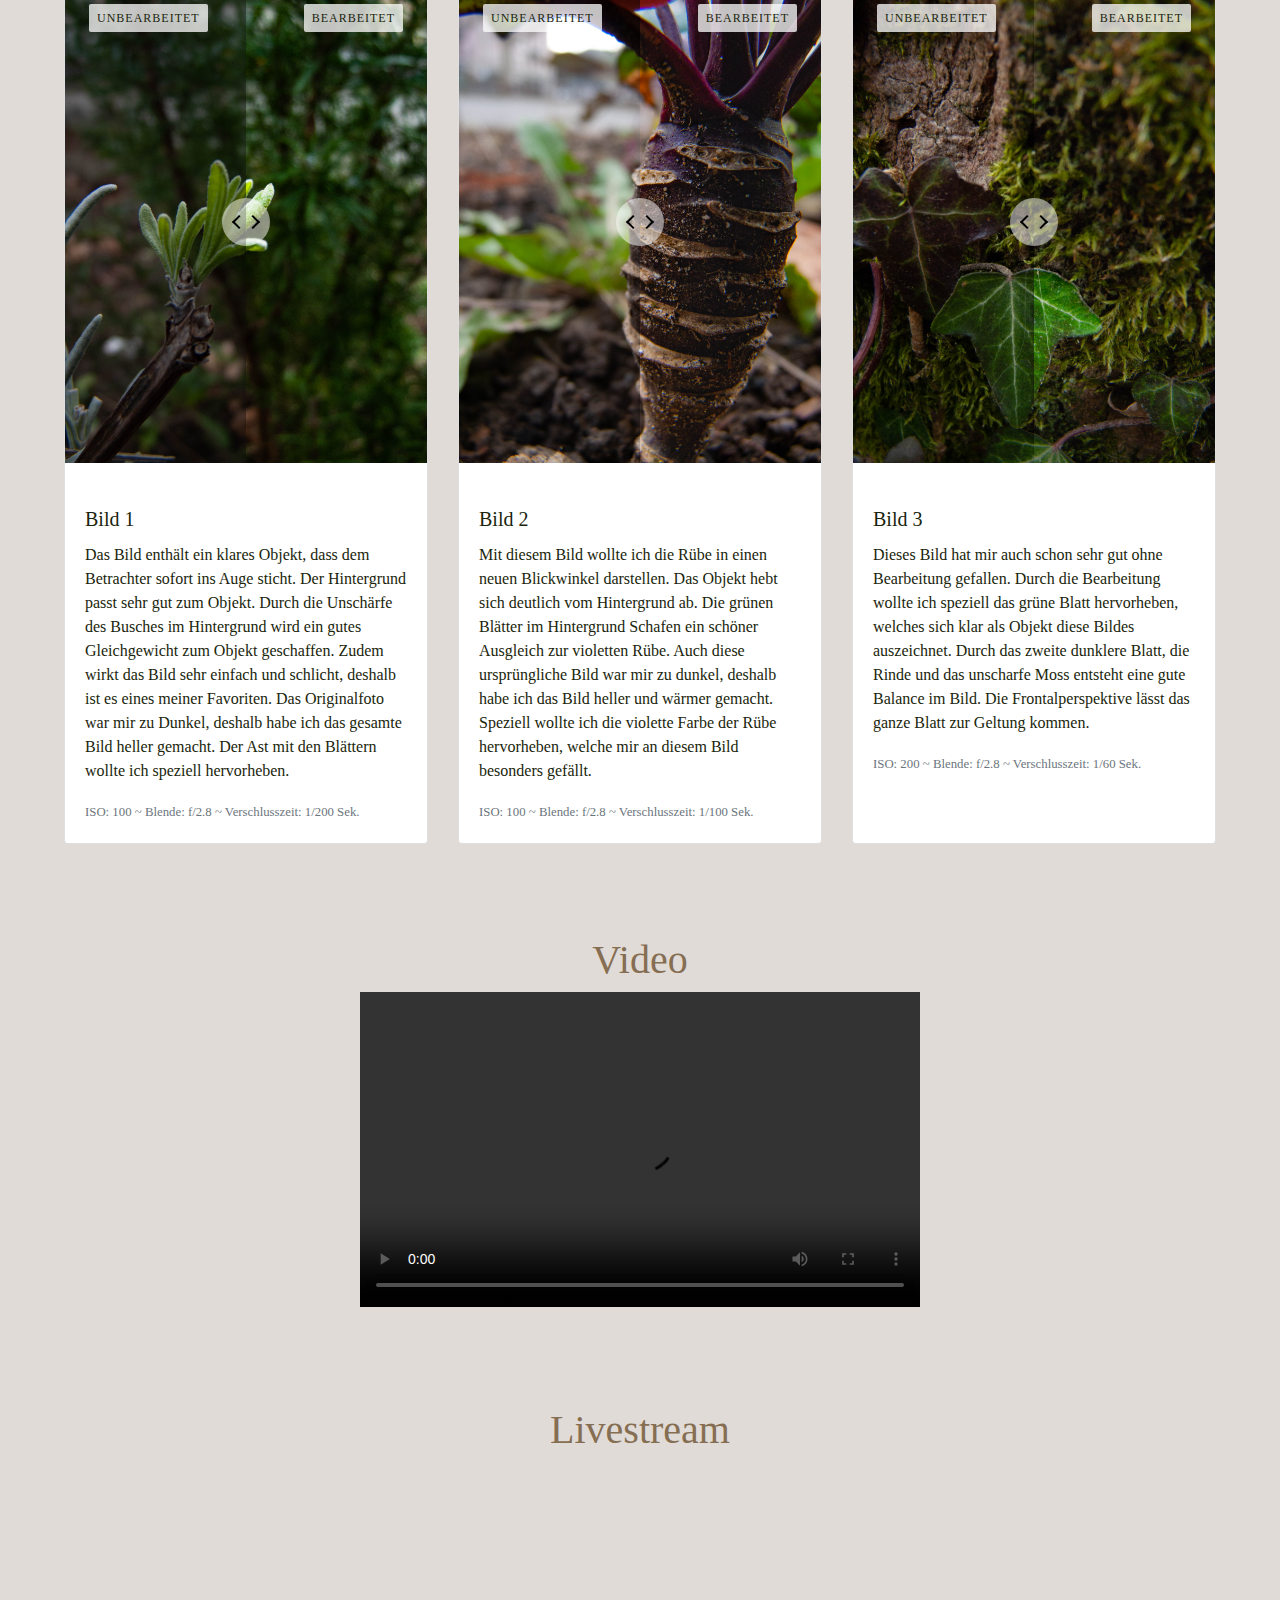
==== commit 17407175: "Add control tag to video so the browser can use his own media-palyer." ====
--- a/index.html
+++ b/index.html
@@ -215,7 +215,7 @@
         <h1>Video</h1>
       </div>
       <div class="video-wrapper">
-        <video class="video">
+        <video class="video" controls>
           <source src="media/video/demo.mp4" type="video/mp4">
           Browser does not support video.
         </video>
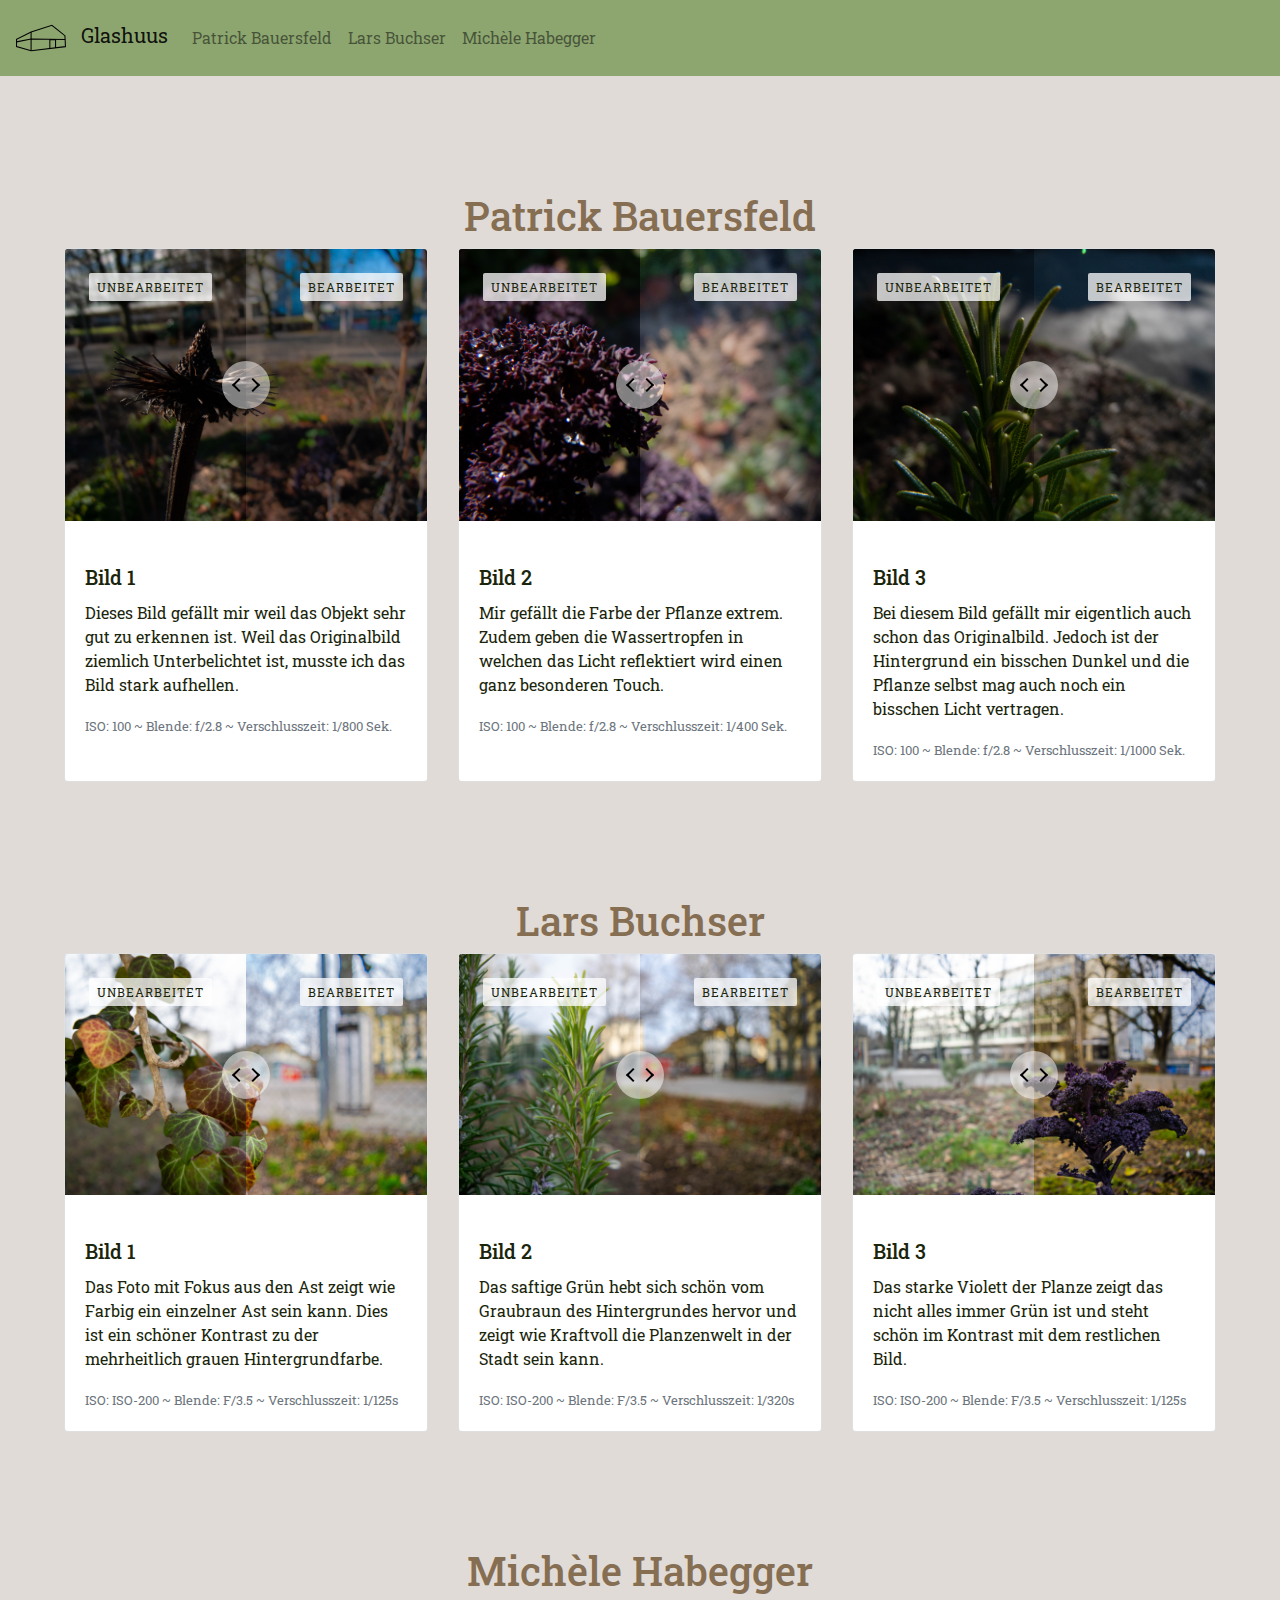
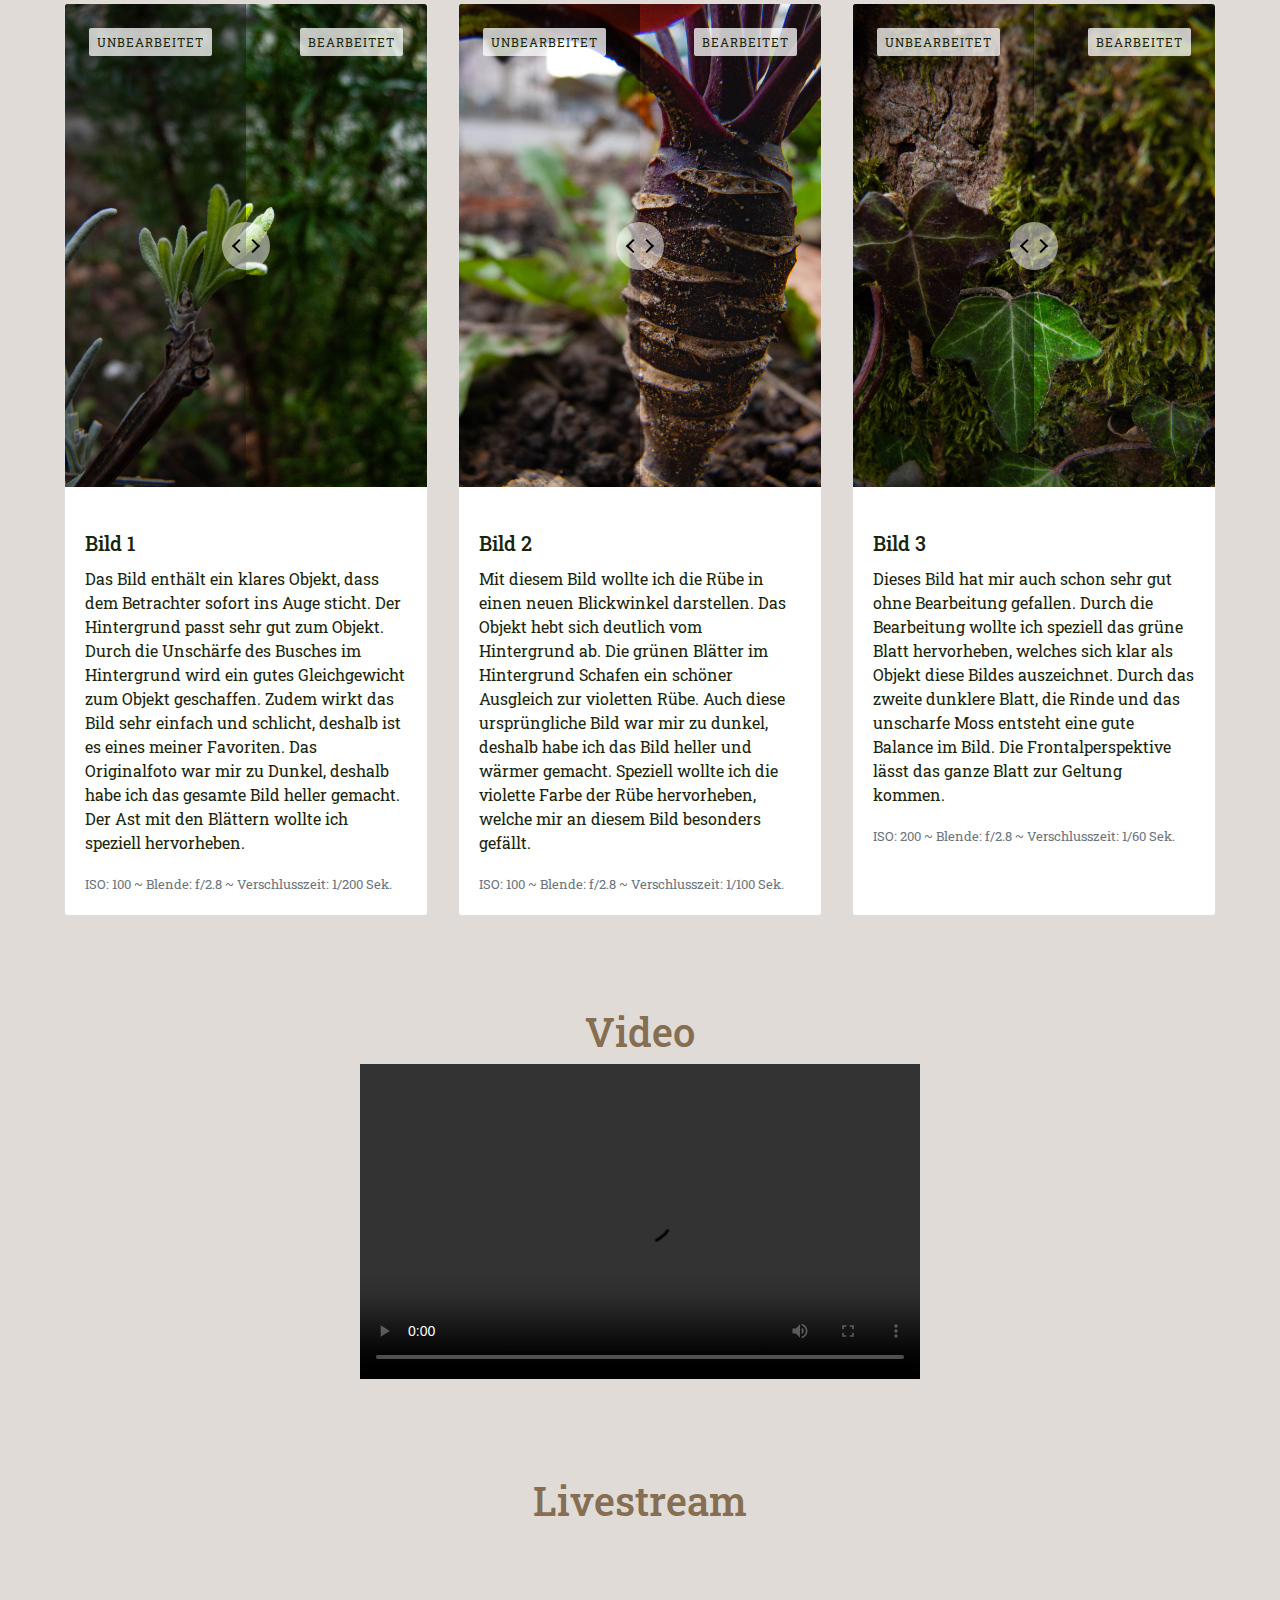
==== commit 6741a964: "Improve design." ====
--- a/index.html
+++ b/index.html
@@ -226,6 +226,7 @@
       <div class="video-wrapper">
         <iframe
                 class="video"
+                id="live-stream"
                 src="https://www.youtube.com/embed/Gm3bQVANtVo"
                 frameborder="0"
                 allow="accelerometer; autoplay;
--- a/css/global.css
+++ b/css/global.css
@@ -1,12 +1,13 @@
+@import url('https://fonts.googleapis.com/css?family=Roboto+Slab&display=swap');
+
 html{
   scroll-behavior: smooth;
-  font-family: Montserrat;
 }
 
 body{
   width: 100%;
   background-color: rgb(224, 219, 215) !important;
-  font-family: Montserrat;
+    font-family: 'Roboto Slab', serif !important;
 }
 
 #content{
@@ -23,25 +24,21 @@
 
 #navigation{
   color: rgb(134, 110, 82) !important;
-  font-family: Montserrat;
 }
 
 .navbar-default{
-  background-color: rgb(141, 166, 112, 1);
+  background-color: rgb(141, 166, 112);
   border: 0;
   color: rgb(134, 110, 82) !important;
-  font-family: Montserrat;
 }
 
 .personalfoto{
     margin-top: 2%;
     margin-bottom: 2%;
-    font-family: Montserrat;
  }
 
  .heading{
    margin-top: 2%;
-   font-family: Montserrat;
    text-align: center;
  }
 
@@ -52,12 +49,10 @@
 
  a, a:link, a:visited, a:hover, a:active {
    color: #000000;
-   font-family: Montserrat;
      text-decoration: none;
  }
 
  .beer-slider {
-  font-family: Montserrat;
   text-transform: uppercase;
   font-size: 0.75rem;
   letter-spacing: 1px;
@@ -77,7 +72,6 @@
 h1 {
   margin-top: 8%;
   color: rgb(134, 110, 82) !important;
-  font-family: Montserrat;
   text-align: center;
 }
 
@@ -92,6 +86,10 @@
     overflow-y: hidden;
 }
 
+#live-stream {
+    margin-bottom: 50px;
+}
+
 /* Smartphone Portrait and Landscape */
 @media only screen
 and (max-device-width : 480px){
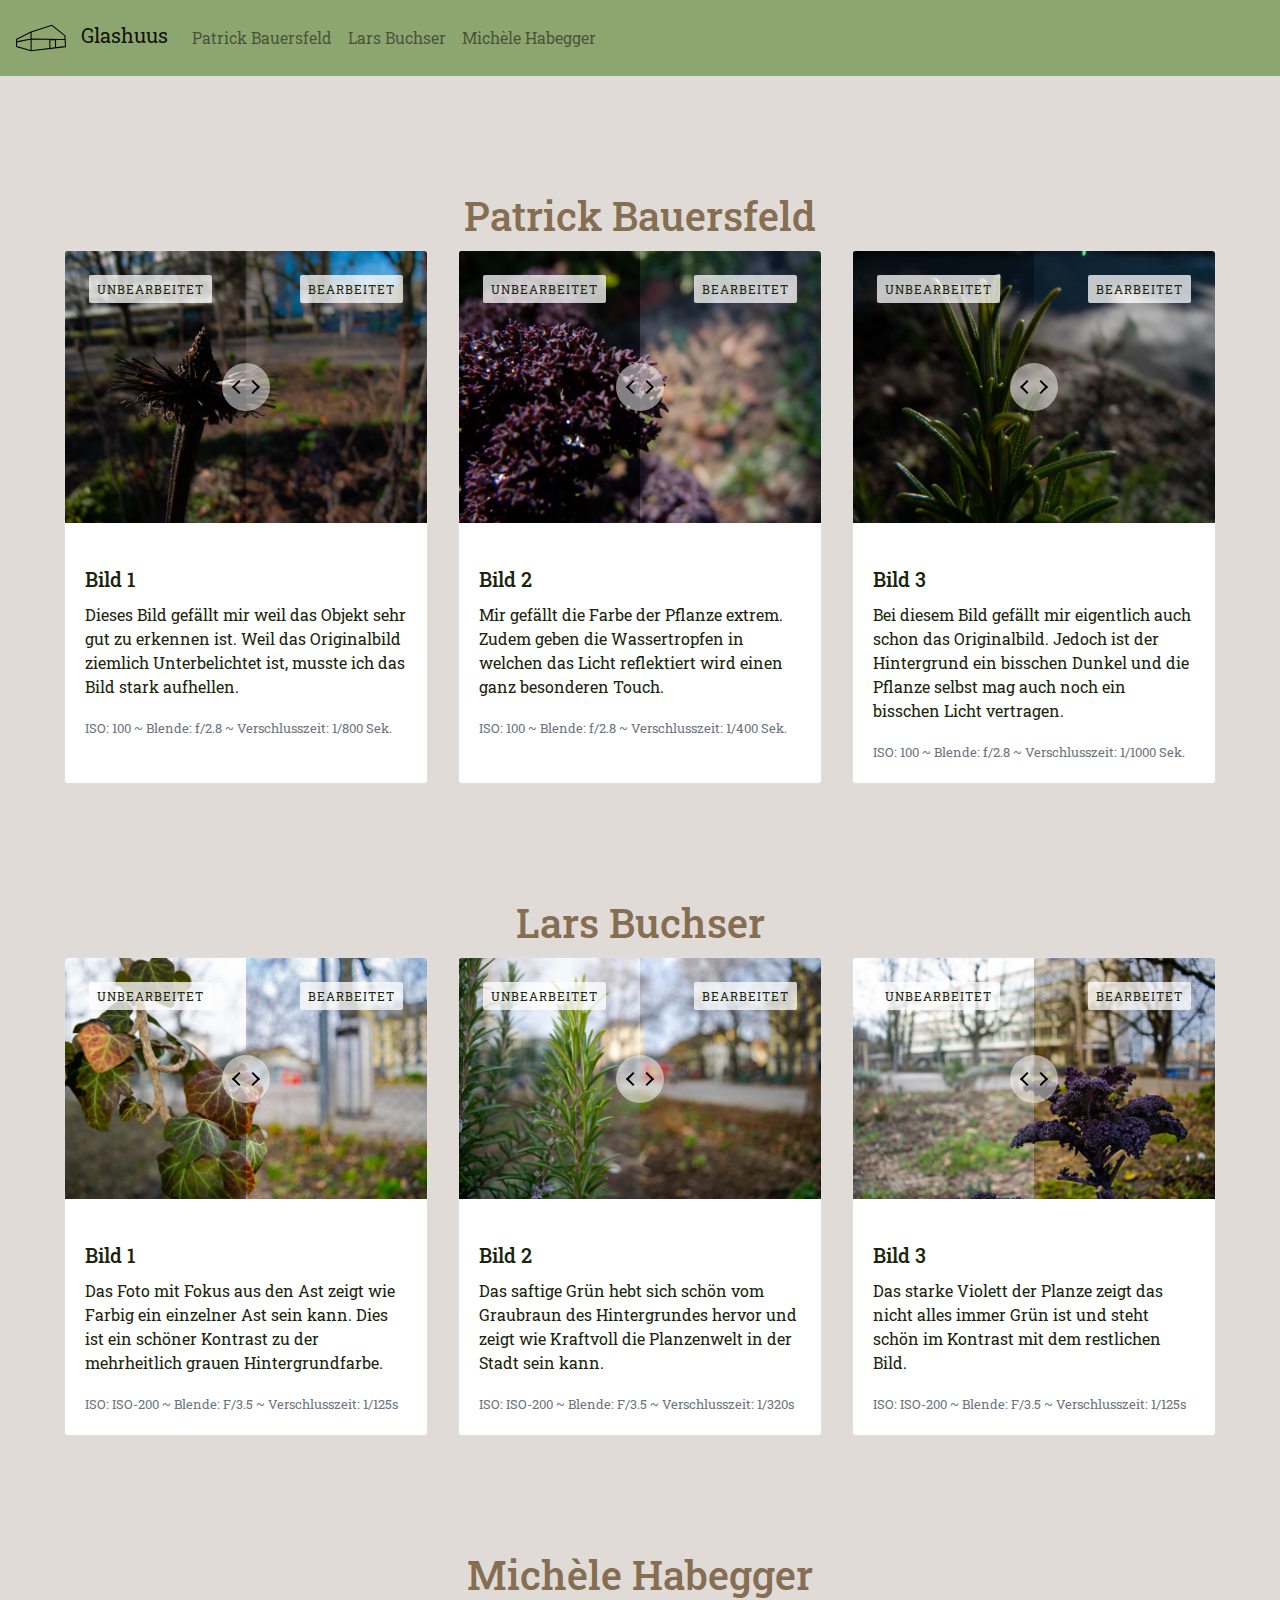
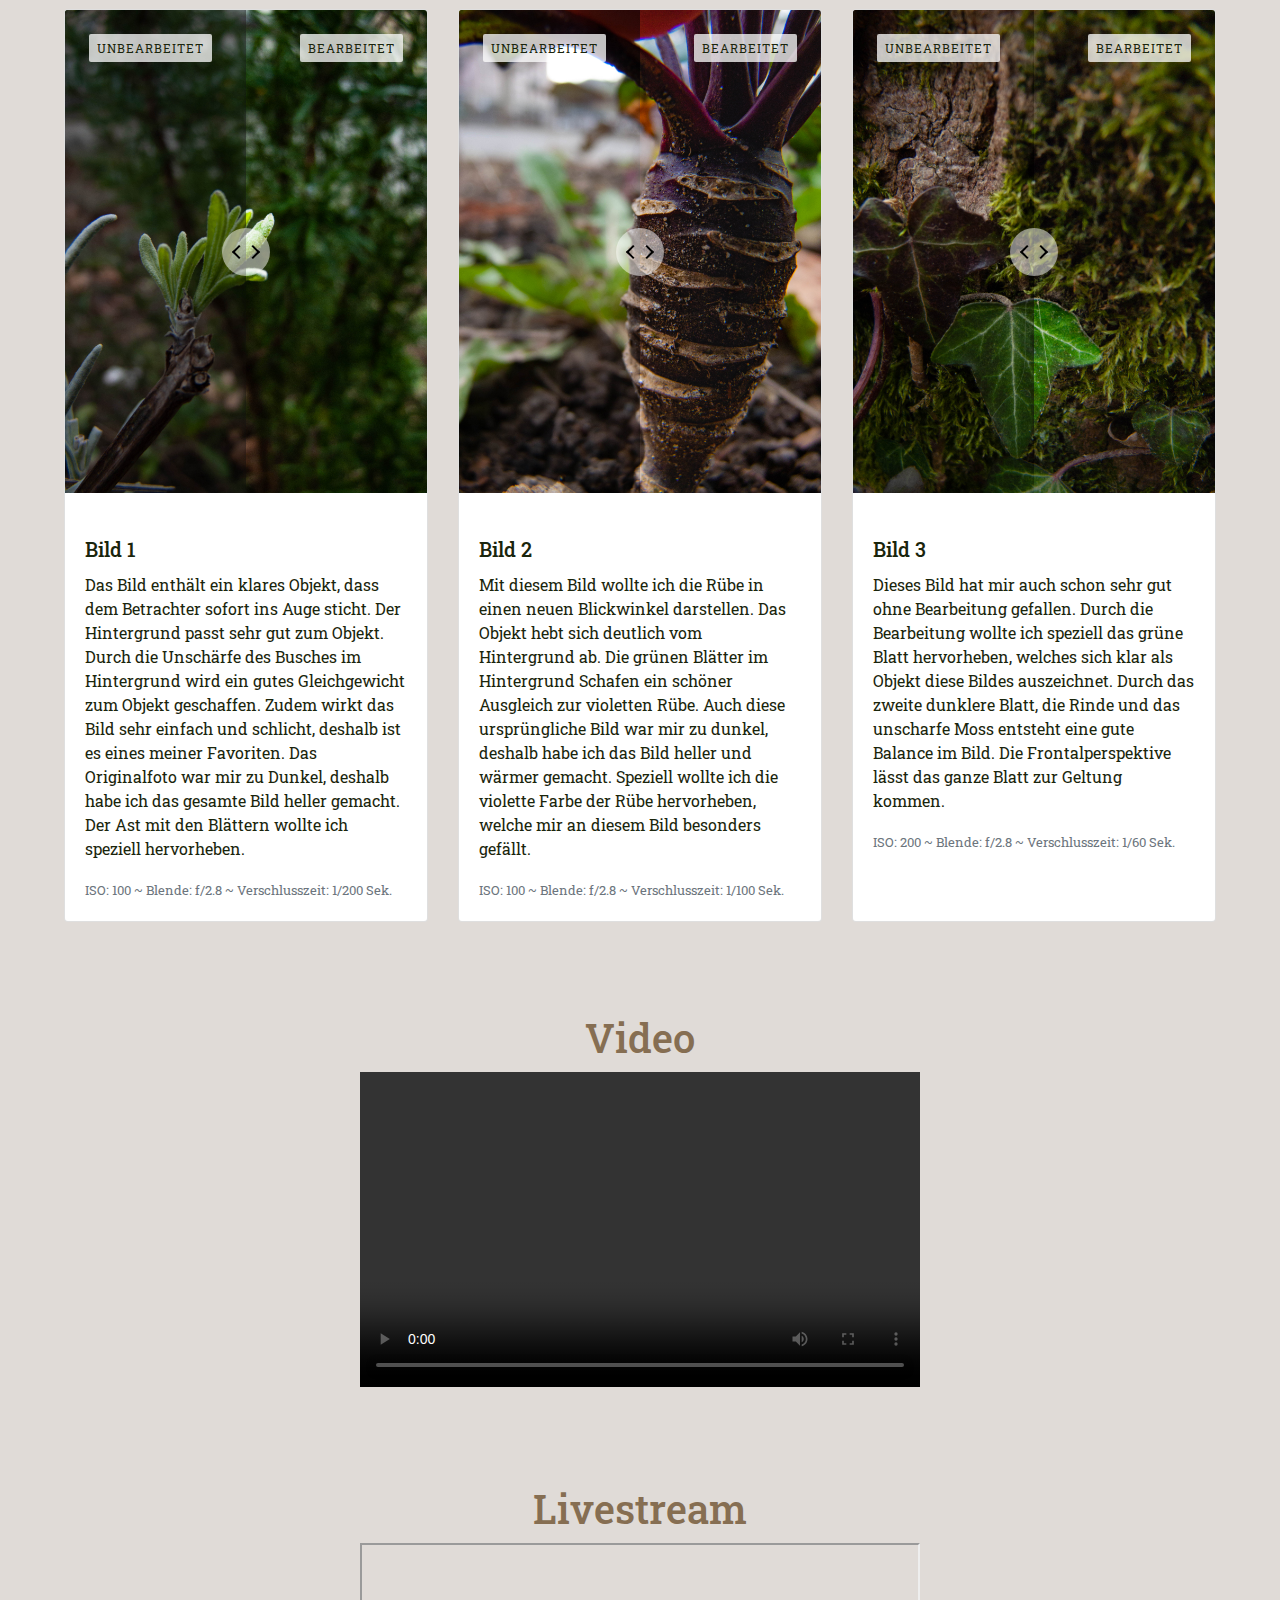
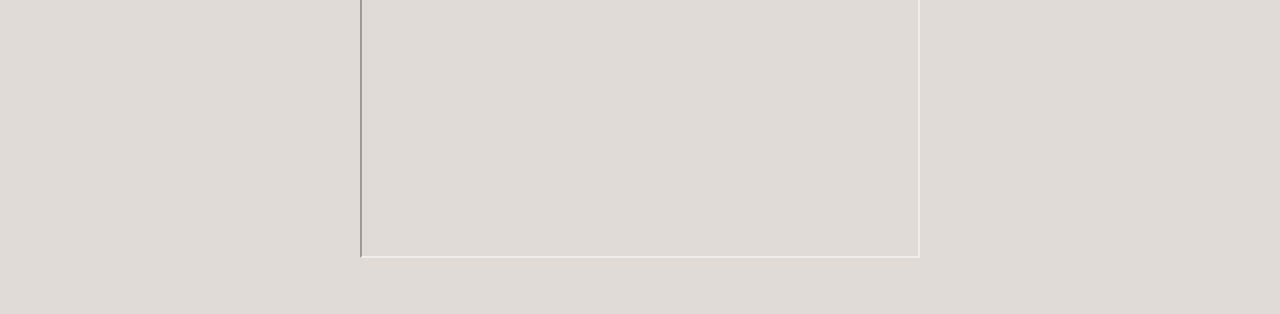
==== commit 587ec2b6: "Add livestream from zoo-zurich" ====
--- a/index.html
+++ b/index.html
@@ -224,17 +224,7 @@
         <h1>Livestream</h1>
       </div>
       <div class="video-wrapper">
-        <iframe
-                class="video"
-                id="live-stream"
-                src="https://www.youtube.com/embed/Gm3bQVANtVo"
-                frameborder="0"
-                allow="accelerometer; autoplay;
-              encrypted-media;
-              gyroscope;
-              picture-in-picture"
-                allowfullscreen>
-        </iframe>
+        <iframe class="embed-responsive__item video" id="live-stream" src="https://player.livespotting.com/lsplayer.html?alias=11cwt32d&amp;ch=z60wzayk?" data-iframe="" allowfullscreen=""></iframe>
       </div>
     </div>
     <script src="https://code.jquery.com/jquery-1.12.4.min.js"></script>
--- a/css/global.css
+++ b/css/global.css
@@ -71,6 +71,7 @@
 
 h1 {
   margin-top: 8%;
+    margin-bottom: 10px;
   color: rgb(134, 110, 82) !important;
   text-align: center;
 }
